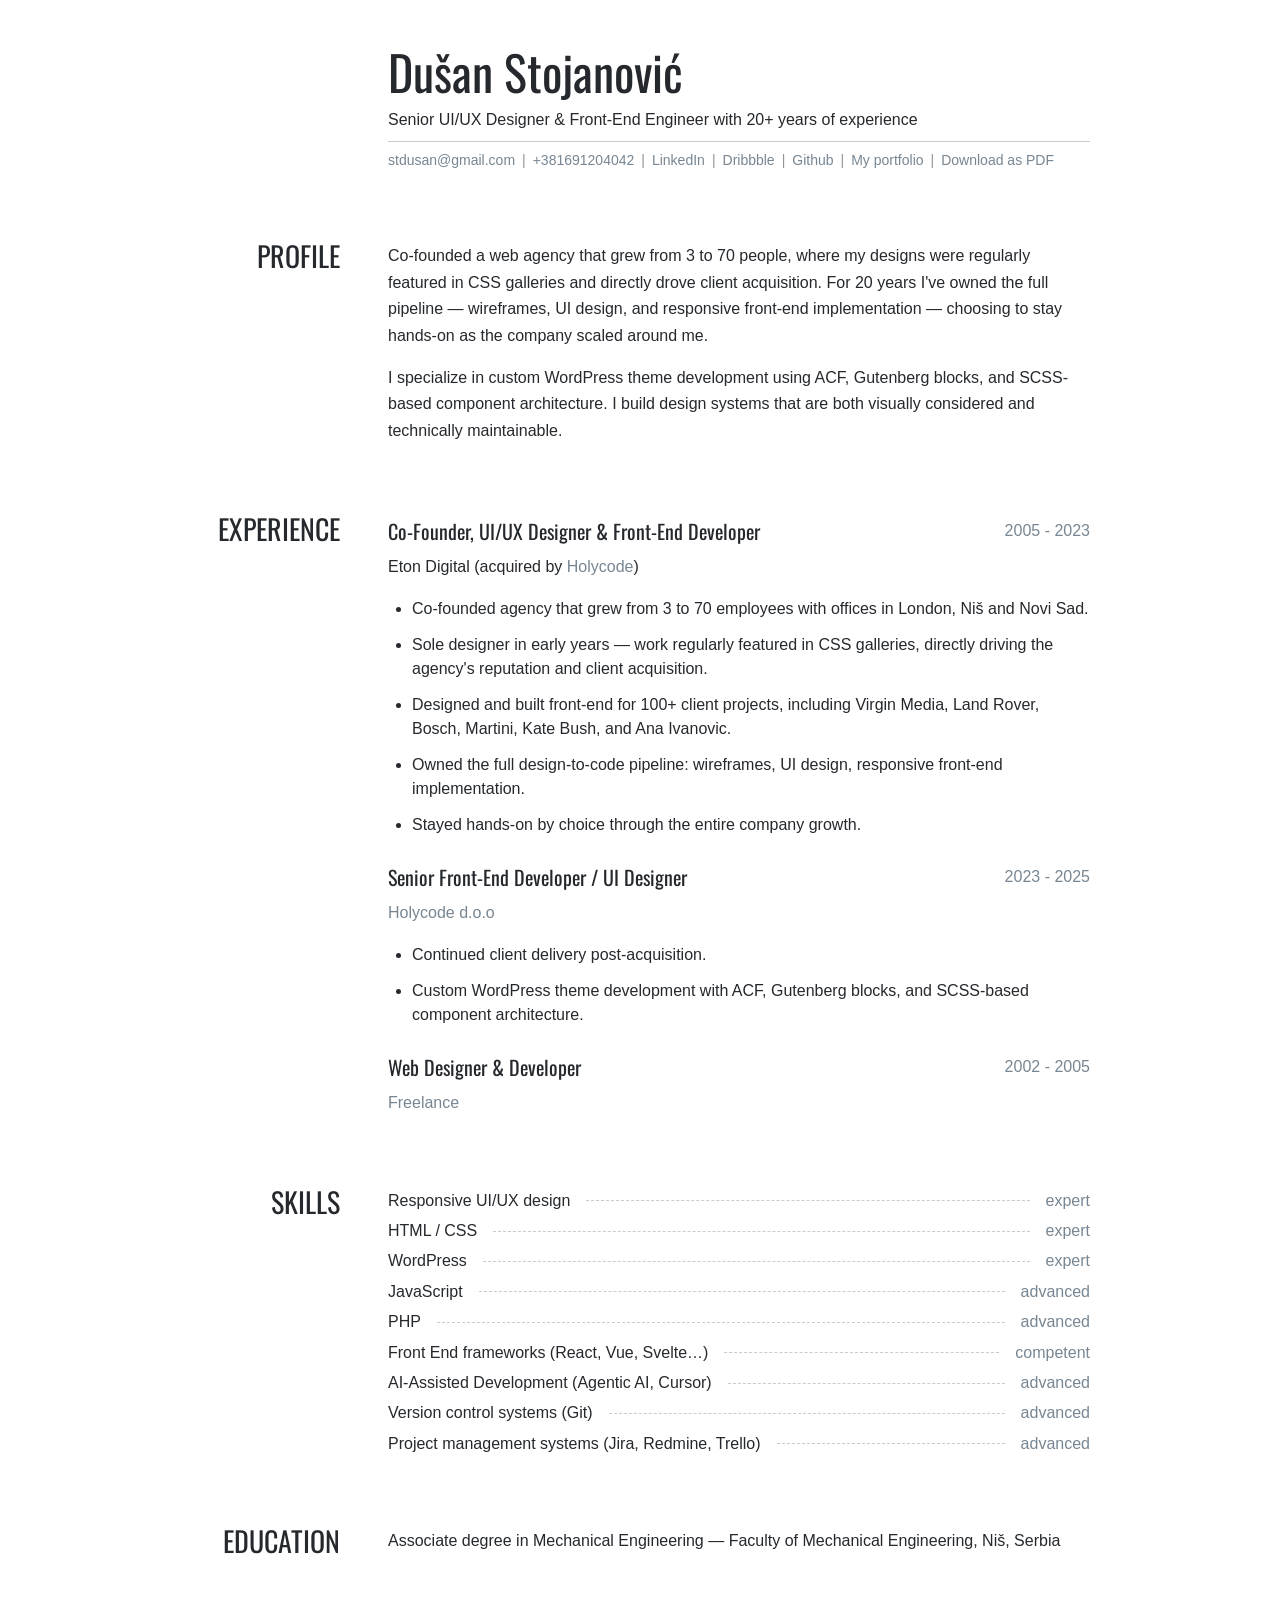
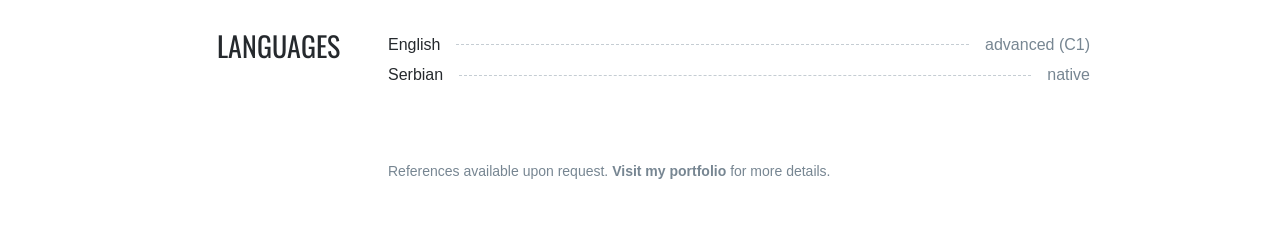
==== index.html @ 75648e06 "chore: update CV with revised experience and skills" ====
<!doctype html>
<html lang="en">
	<head>
		<meta charset="UTF-8" />
		<meta http-equiv="X-UA-Compatible" content="IE=edge" />
		<meta name="viewport" content="width=device-width, initial-scale=1.0" />
		<title>Curriculum Vitae - Dušan Stojanović</title>
		<meta name="description" content="Curriculum Vitae - Dušan Stojanović" />
		<link rel="preconnect" href="https://fonts.googleapis.com" />
		<link rel="preconnect" href="https://fonts.gstatic.com" crossorigin />
		<link href="https://fonts.googleapis.com/css2?family=Oswald&display=swap" rel="stylesheet" />
		<link rel="stylesheet" href="./purged.css?ver=1.01" />
		<link rel="icon" type="image/x-icon" href="./favicon.ico" />
	</head>
	<body>
		<div class="o-container c-content">
			<header>
				<div>
					<h1>Dušan Stojanović</h1>
					<p>
						Senior UI/UX Designer & Front-End Engineer with 20+ years of experience
					</p>
					<ul class="o-listbread">
						<li><a href="mailto:stdusan@gmail.com">stdusan@gmail.com</a></li>
						<li><a href="tel:+381691204042">+381691204042</a></li>
						<li><a href="https://www.linkedin.com/in/dusans/">LinkedIn</a></li>
						<li><a href="https://dribbble.com/StDusan">Dribbble</a></li>
						<li><a href="https://github.com/dusanstojanovic">Github</a></li>
						<li><a href="https://dusanstojanovic.github.io/folio/">My portfolio</a></li>
						<li><a href="./CV-Dusan-Stojanovic.pdf">Download as PDF</a></li>
					</ul>
				</div>
			</header>
			<main>
				<section>
					<h2>Profile</h2>
					<div class="u-mrg--reset">
						<p>Co-founded a web agency that grew from 3 to 70 people, where my designs were regularly featured in CSS galleries and directly drove client acquisition. For 20 years I've owned the full pipeline — wireframes, UI design, and responsive front-end implementation — choosing to stay hands-on as the company scaled around me.</p>
						<p>I specialize in custom WordPress theme development using ACF, Gutenberg blocks, and SCSS-based component architecture. I build design systems that are both visually considered and technically maintainable.</p>
					</div>
				</section>
				<section>
					<h2>Experience</h2>
					<div class="u-mrg--reset">
						<h3>
							Co-Founder, UI/UX Designer & Front-End Developer
							<small>2005 - 2023</small>
						</h3>
						<p>Eton Digital (acquired by <a href="https://www.holycode.com/">Holycode</a>)</p>
						<ul>
							<li>Co-founded agency that grew from 3 to 70 employees with offices in London, Niš and Novi Sad.</li>
							<li>Sole designer in early years — work regularly featured in CSS galleries, directly driving the agency's reputation and client acquisition.</li>
							<li>Designed and built front-end for 100+ client projects, including Virgin Media, Land Rover, Bosch, Martini, Kate Bush, and Ana Ivanovic.</li>
							<li>Owned the full design-to-code pipeline: wireframes, UI design, responsive front-end implementation.</li>
							<li>Stayed hands-on by choice through the entire company growth.</li>
						</ul>
						<h3>
							Senior Front-End Developer / UI Designer
							<small>2023 - 2025</small>
						</h3>
						<p><a href="https://www.holycode.com/">Holycode d.o.o</a></p>
						<ul>
							<li>Continued client delivery post-acquisition.</li>
							<li>Custom WordPress theme development with ACF, Gutenberg blocks, and SCSS-based component architecture.</li>
						</ul>
						<h3>
							Web Designer & Developer
							<small>2002 - 2005</small>
						</h3>
						<p style="color: var(--c-grey-400, #ccc)">Freelance</p>
					</div>
				</section>
				<section>
					<h2>Skills</h2>
					<div class="u-mrg--reset">
						<ul class="c-skills">
							<li><span>Responsive UI/UX design</span> <span class="c-skills__dots"></span> <span>expert</span></li>
							<li><span>HTML / CSS</span> <span class="c-skills__dots"></span> <span>expert</span></li>
							<li><span>WordPress</span> <span class="c-skills__dots"></span> <span>expert</span></li>
							<li><span>JavaScript</span> <span class="c-skills__dots"></span> <span>advanced</span></li>
							<li><span>PHP</span> <span class="c-skills__dots"></span> <span>advanced</span></li>
							<li><span>Front End frameworks (React, Vue, Svelte…)</span> <span class="c-skills__dots"></span> <span>competent</span></li>
							<li><span>AI-Assisted Development (Agentic AI, Cursor)</span><span class="c-skills__dots"></span><span>advanced</span></li>
							<li><span>Version control systems (Git)</span> <span class="c-skills__dots"></span> <span>advanced</span></li>
							<li><span>Project management systems (Jira, Redmine, Trello)</span> <span class="c-skills__dots"></span> <span>advanced</span></li>
						</ul>
					</div>
				</section>
				<section>
					<h2>Education</h2>
					<div class="u-mrg--reset">
						<p>Associate degree in Mechanical Engineering — Faculty of Mechanical Engineering, Niš, Serbia</p>
					</div>
				</section>
				<section>
					<h2>Languages</h2>
					<div class="u-mrg--reset">
						<ul class="c-skills">
							<li><span>English</span> <span class="c-skills__dots"></span> <span>advanced (C1)</span></li>
							<li><span>Serbian</span> <span class="c-skills__dots"></span> <span>native</span></li>
						</ul>
					</div>
				</section>
				<section>
					<div></div>
					<div>
						<small
							>References available upon request. <a href="https://dusanstojanovic.github.io/folio/"><strong>Visit my portfolio</strong></a> for more details.</small
						>
					</div>
				</section>
			</main>
		</div>
		<script src="./main.js" defer></script>
	</body>
</html>
---- purged.css ----
:root {
	--base-font-size: 16px;
	--base-line-height: 1.5;
	--base-spacing-unit: 24px;
	--base-border-radius: 4px;
	--base-transition-time: 0.075s;
	--base-timing-functon: cubic-bezier(0.165, 0.84, 0.44, 1);
	--form-border-width: 1px;
	--form-padding: 10px;
	--form-sm-divisor: 1.6;
	--form-lg-multiplier: 2.4;
	--btn-border-width: 1px;
	--btn-padding-v: 10px;
	--btn-padding-h: 24px;
	--btn-sm-divisor: 1.6;
	--btn-lg-multiplier: 2.4;
	--c-brand-50: #f9fce9;
	--c-brand-100: #f1f8cf;
	--c-brand-200: #e1f1a5;
	--c-brand-300: #cbe670;
	--c-brand-400: #bada55;
	--c-brand-500: #96bc26;
	--c-brand-600: #74961a;
	--c-brand-700: #587219;
	--c-brand-800: #475b19;
	--c-brand-900: #3d4d1a;
	--c-brand: var(--c-brand-400);
	--c-accent-50: #fcf3fa;
	--c-accent-100: #fae9f8;
	--c-accent-200: #f6d4f0;
	--c-accent-300: #f1b0e5;
	--c-accent-400: #e680d1;
	--c-accent-500: #da55bb;
	--c-accent-600: #c83aa0;
	--c-accent-700: #ad2984;
	--c-accent-800: #8f256d;
	--c-accent-900: #78235c;
	--c-accent: var(--c-accent-500);
	--c-grey-50: #f0f3f5;
	--c-grey-100: #e5e8eb;
	--c-grey-200: #c5cdd3;
	--c-grey-300: #9daab4;
	--c-grey-400: #778692;
	--c-grey-500: #5d6b79;
	--c-grey-600: #4b5763;
	--c-grey-700: #3e4751;
	--c-grey-800: #363e45;
	--c-grey-900: #25292d;
	--c-link: var(--c-grey-400);
	--c-link-hover: var(--c-grey-900);
	--z-everest: 100;
	--z-alps: 50;
	--z-hill: 10;
	--z-beach: 1;
	--z-sea: 0;
	--z-deadsea: -1;
	--ff--primary: -apple-system, BlinkMacSystemFont, "Segoe UI", Roboto, Oxygen-Sans, Ubuntu, Cantarell, "Helvetica Neue", sans-serif;
	--ff--secondary: "Oswald", -apple-system, BlinkMacSystemFont, "Segoe UI", Roboto, Oxygen-Sans, Ubuntu, Cantarell, "Helvetica Neue", sans-serif;
}
.u-mrg--reset > :first-child {
	margin-top: 0;
}
.u-mrg--reset > :last-child {
	margin-bottom: 0;
}
html {
	line-height: 1.15;
}
body {
	margin: 0;
}
main {
	display: block;
}
h1 {
	font-size: 2em;
	margin: 0.67em 0;
}
a {
	background-color: transparent;
}

strong {
	font-weight: bolder;
}
code {
	font-family: monospace, monospace;
	font-size: 1em;
}
small {
	font-size: 80%;
}
::-webkit-file-upload-button {
	-webkit-appearance: button;
	font: inherit;
}
details {
	display: block;
}
html {
	-webkit-box-sizing: border-box;
	box-sizing: border-box;
}
*,
:after,
:before {
	-webkit-box-sizing: inherit;
	box-sizing: inherit;
}

body,
code,
details,
div,
h1,
h2,
h3,
header,
html,
li,
p,
section,
small,
span,
strong,
ul,
var {
	text-align: left;
}
body,
html {
	margin: 0;
	padding: 0;
}
code {
	font-family: Monaco, Consolas, Bitstream Vera Sans Mono, Andale Mono, DejaVu Sans Mono, Lucida Console, monospace;
	font-size: 0.9em;
}
a {
	max-width: 100%;
}
@media (prefers-reduced-motion: reduce) {
	* {
		-webkit-animation-duration: 0.01ms !important;
		animation-duration: 0.01ms !important;
		-webkit-animation-iteration-count: 1 !important;
		animation-iteration-count: 1 !important;
		scroll-behavior: auto !important;
		-webkit-transition-duration: 0.01ms !important;
		transition-duration: 0.01ms !important;
	}
}
html {
	-webkit-text-size-adjust: 100%;
	-ms-text-size-adjust: 100%;
	-moz-osx-font-smoothing: grayscale;
	-webkit-font-smoothing: antialiased;
	-o-font-smoothing: antialiased;
	background: #fff;
	color: var(--c-grey-900);
	font-family: var(--ff--primary);
	font-size: var(--base-font-size);
	font-weight: 400;
	line-height: var(--base-line-height);
	overflow-x: hidden;
	scroll-behavior: auto;
}
body,
html {
	min-height: 100%;
	text-align: center;
	width: 100%;
}
h1,
h2,
h3 {
	text-rendering: optimizeLegibility;
	-webkit-font-feature-settings: "kern" 1;
	font-feature-settings: "kern" 1;
	font-family: var(--ff--secondary);
	-webkit-font-kerning: normal;
	font-kerning: normal;
	font-weight: 400;
	line-height: normal;
	margin: 0 0 0.4em;
	position: relative;
}
h1 small,
h2 small,
h3 small {
	font-size: 65%;
}
h1,
h2,
h3 {
	font-size: 1.25rem;
}
p {
	line-height: 3.125ex;
	margin: 0 0 1em;
}
a {
	color: var(--c-link);
	text-decoration: none;
	word-break: break-all;
}
a * {
	word-break: normal;
}
a:active,
a:hover {
	color: var(--c-link-hover);
}
a:not([class]) {
	-webkit-text-decoration-skip: ink;
	text-decoration-skip-ink: auto;
}
h1 a,
h2 a,
h3 a {
	word-break: normal;
}
small {
	font-size: 60%;
}

ul {
	margin: 0 0 var(--base-spacing-unit, 1rem);
	padding: 0;
}
ul {
	list-style: disc;
}

li > ul {
	font-size: 1em;
	margin: 0;
}

li {
	margin-left: var(--base-spacing-unit, 1rem);
}
code {
	font-family: var(--ff--mono);
}
code {
	line-height: 1;
}
::-moz-selection {
	background: rgba(0, 0, 0, 0.99);
	color: #fff;
}
::selection {
	background: rgba(0, 0, 0, 0.99);
	color: #fff;
}
::-webkit-scrollbar {
	width: 5px;
}
::-webkit-scrollbar-track {
	background: #fff;
}
::-webkit-scrollbar-thumb,
::-webkit-scrollbar-thumb:hover {
	background: var(--c-grey-200);
}
.o-container {
	margin: auto;
	padding-left: 20px;
	padding-right: 20px;
}
@media (min-width: 1024px) {
	.o-container {
		max-width: 1020px;
		padding-left: 60px;
		padding-right: 60px;
	}
}
.o-listbread {
	list-style: none;
}
.o-listbread li {
	display: inline-block;
	margin: 0;
}
.o-listbread li:after {
	content: "|";
	margin: 0 0.5em;
	opacity: 0.5;
}
.o-listbread li:last-child:after {
	display: none;
}
::-ms-expand {
	background-color: transparent;
	border: 0;
}
header {
	display: grid;
	gap: 1rem;
}
@media (min-width: 1024px) {
	header {
		gap: 3rem;
		grid-template-columns: 150px 3fr;
	}
	header > div {
		grid-area: 1/2;
	}
}
header h1 {
	font-size: clamp(32px, 17.8823529412px + 0.0294117647 * 100vw, 48px);
	margin: 0;
}
header p {
	border-bottom: 1px solid var(--c-grey-200, #ccc);
	margin: 0;
	padding: 0 0 0.5rem;
}
header ul {
	font-size: 0;
	margin: 0.5rem 0 0;
}
header ul li {
	font-size: 0.875rem;
	margin: 0;
}
section {
	display: grid;
	gap: 1rem;
	margin-top: clamp(48px, 33.8823529412px + 0.0294117647 * 100vw, 64px);
}
section > :first-child {
	margin-top: 0;
}
section > :last-child {
	margin-bottom: 0;
	padding-top: 0.5em;
}
section h2 {
	font-size: clamp(18px, 9.1764705882px + 0.0183823529 * 100vw, 28px);
	margin: 0;
	text-transform: uppercase;
}
section h3 {
	display: grid;
	gap: 0.6rem;
}
@media (min-width: 1024px) {
	section h3 {
		-webkit-box-align: center;
		-webkit-box-pack: justify;
		align-items: center;
		grid-auto-flow: column;
		justify-content: space-between;
	}
}
section h3 small {
	display: inline-block;
	font-family: var(--ff--primary);
	font-size: 1rem;
}
section p + h3,
section ul + h3 {
	margin-top: 1.6rem;
}
section small {
	color: var(--c-grey-400);
	font-size: 0.875rem;
}
section ul {
	margin: 0;
}
section ul li + li {
	margin-top: calc(var(--base-spacing-unit, 1rem) / 2);
}
@media (min-width: 1024px) {
	section {
		gap: 3rem;
		grid-template-columns: 150px 3fr;
	}
	section h2 {
		text-align: right;
	}
}
.c-skills,
.c-skills li {
	list-style: none;
	margin: 0;
}
.c-skills li {
	display: grid;
	gap: 0;
}
.c-skills li span:last-child {
	color: var(--c-link, #ccc);
}
.c-skills li + li {
	margin-top: 0.6rem;
}
.c-skills__dots {
	display: none;
}
@media (min-width: 768px) {
	.c-skills li {
		-webkit-box-align: center;
		align-items: center;
		gap: 1rem;
		grid-template-columns: auto 1fr auto;
	}
	.c-skills li + li {
		margin-top: 0.4rem;
	}
	.c-skills__dots {
		border-top: 1px dashed var(--c-grey-200, #ccc);
		display: inline-block;
		height: 0;
	}
}
.c-content {
	padding-bottom: max(6vh, 48px);
	padding-top: max(4vh, 32px);
}
@media print {
	* {
		background: transparent !important;
		-webkit-box-shadow: none !important;
		box-shadow: none !important;
		color: #000 !important;
		text-shadow: none !important;
	}
	a,
	a:visited {
		text-decoration: underline;
	}
	a[href]:after {
		content: " (" attr(href) ")";
	}
}
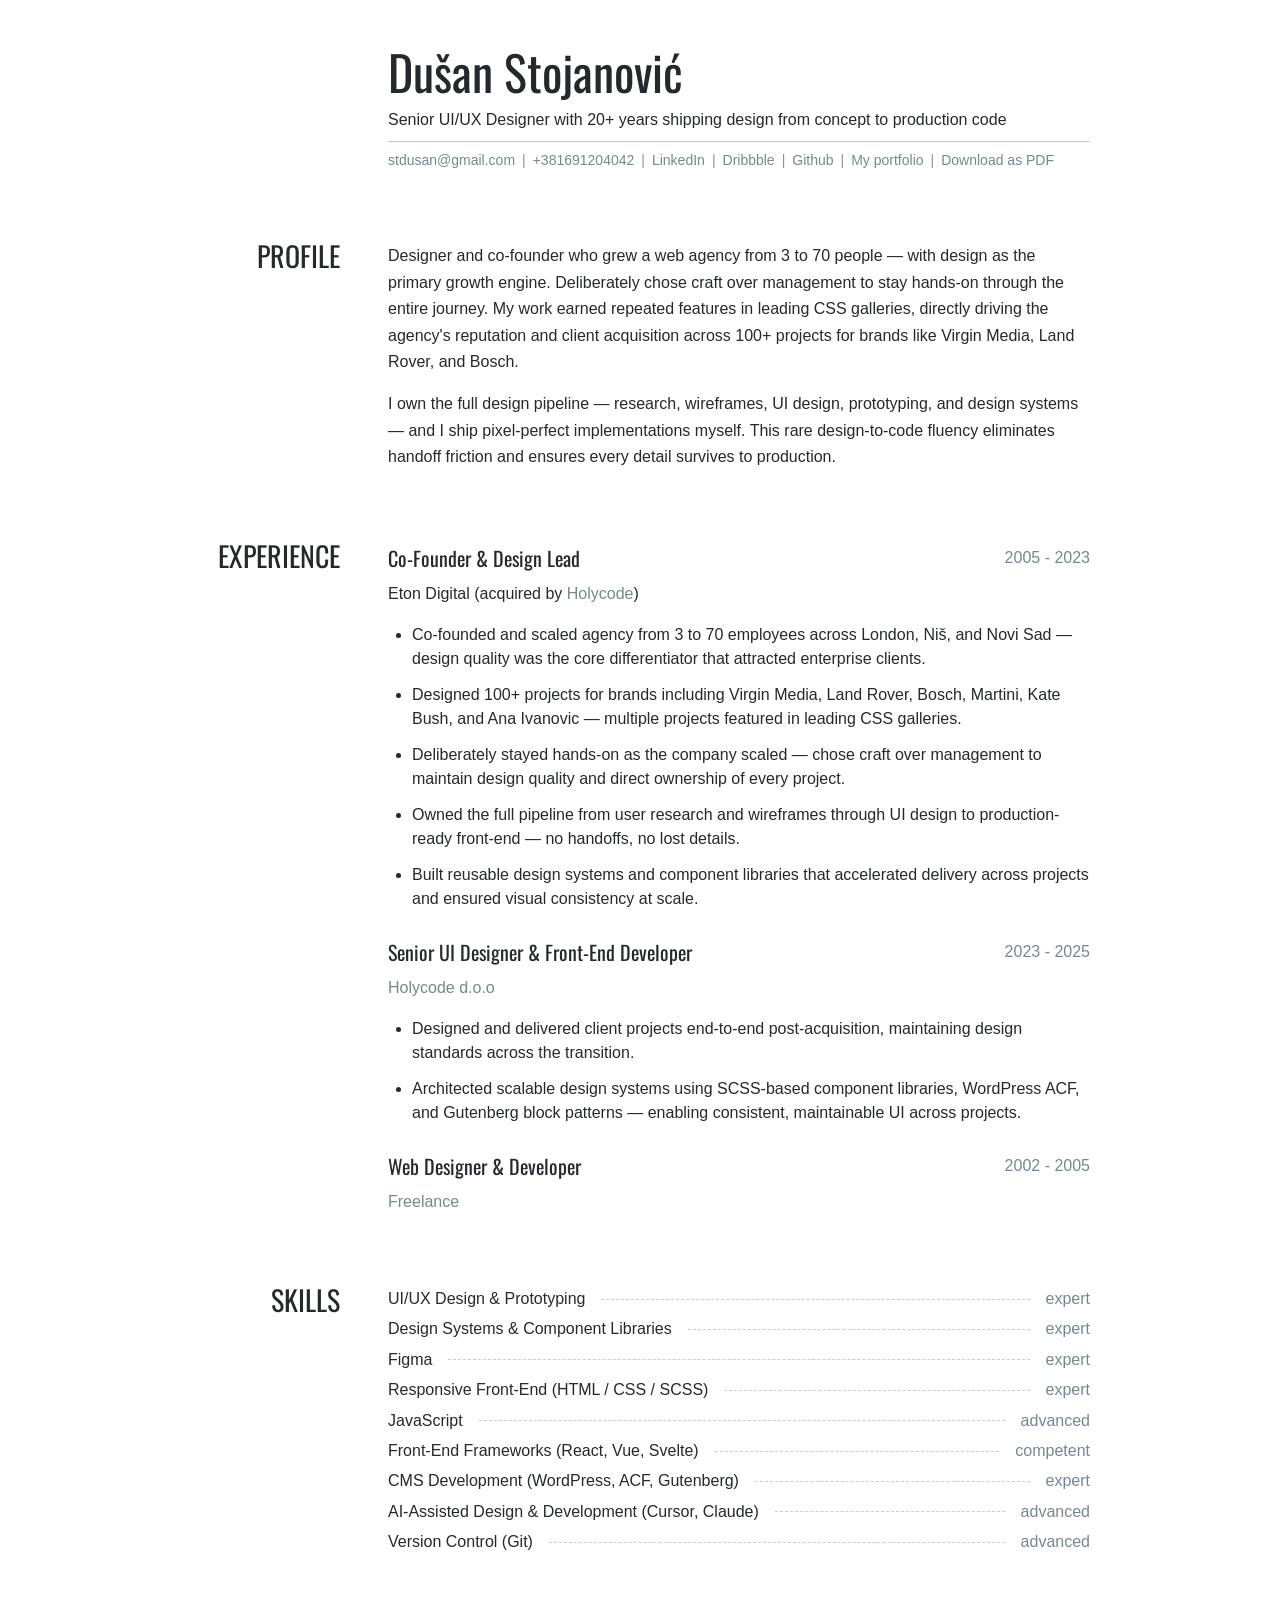
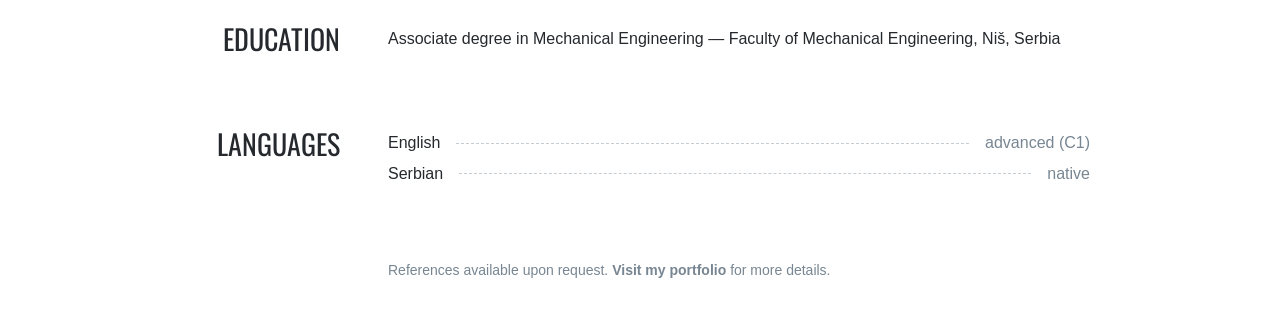
==== commit 19ad9c96: "chore: enhance CV with refined descriptions and updated skills" ====
--- a/index.html
+++ b/index.html
@@ -18,7 +18,7 @@
 				<div>
 					<h1>Dušan Stojanović</h1>
 					<p>
-						Senior UI/UX Designer & Front-End Engineer with 20+ years of experience
+						Senior UI/UX Designer with 20+ years shipping design from concept to production code
 					</p>
 					<ul class="o-listbread">
 						<li><a href="mailto:stdusan@gmail.com">stdusan@gmail.com</a></li>
@@ -35,33 +35,33 @@
 				<section>
 					<h2>Profile</h2>
 					<div class="u-mrg--reset">
-						<p>Co-founded a web agency that grew from 3 to 70 people, where my designs were regularly featured in CSS galleries and directly drove client acquisition. For 20 years I've owned the full pipeline — wireframes, UI design, and responsive front-end implementation — choosing to stay hands-on as the company scaled around me.</p>
-						<p>I specialize in custom WordPress theme development using ACF, Gutenberg blocks, and SCSS-based component architecture. I build design systems that are both visually considered and technically maintainable.</p>
+						<p>Designer and co-founder who grew a web agency from 3 to 70 people — with design as the primary growth engine. Deliberately chose craft over management to stay hands-on through the entire journey. My work earned repeated features in leading CSS galleries, directly driving the agency's reputation and client acquisition across 100+ projects for brands like Virgin Media, Land Rover, and Bosch.</p>
+						<p>I own the full design pipeline — research, wireframes, UI design, prototyping, and design systems — and I ship pixel-perfect implementations myself. This rare design-to-code fluency eliminates handoff friction and ensures every detail survives to production.</p>
 					</div>
 				</section>
 				<section>
 					<h2>Experience</h2>
 					<div class="u-mrg--reset">
 						<h3>
-							Co-Founder, UI/UX Designer & Front-End Developer
+							Co-Founder & Design Lead
 							<small>2005 - 2023</small>
 						</h3>
 						<p>Eton Digital (acquired by <a href="https://www.holycode.com/">Holycode</a>)</p>
 						<ul>
-							<li>Co-founded agency that grew from 3 to 70 employees with offices in London, Niš and Novi Sad.</li>
-							<li>Sole designer in early years — work regularly featured in CSS galleries, directly driving the agency's reputation and client acquisition.</li>
-							<li>Designed and built front-end for 100+ client projects, including Virgin Media, Land Rover, Bosch, Martini, Kate Bush, and Ana Ivanovic.</li>
-							<li>Owned the full design-to-code pipeline: wireframes, UI design, responsive front-end implementation.</li>
-							<li>Stayed hands-on by choice through the entire company growth.</li>
+							<li>Co-founded and scaled agency from 3 to 70 employees across London, Niš, and Novi Sad — design quality was the core differentiator that attracted enterprise clients.</li>
+							<li>Designed 100+ projects for brands including Virgin Media, Land Rover, Bosch, Martini, Kate Bush, and Ana Ivanovic — multiple projects featured in leading CSS galleries.</li>
+							<li>Deliberately stayed hands-on as the company scaled — chose craft over management to maintain design quality and direct ownership of every project.</li>
+							<li>Owned the full pipeline from user research and wireframes through UI design to production-ready front-end — no handoffs, no lost details.</li>
+							<li>Built reusable design systems and component libraries that accelerated delivery across projects and ensured visual consistency at scale.</li>
 						</ul>
 						<h3>
-							Senior Front-End Developer / UI Designer
+							Senior UI Designer & Front-End Developer
 							<small>2023 - 2025</small>
 						</h3>
 						<p><a href="https://www.holycode.com/">Holycode d.o.o</a></p>
 						<ul>
-							<li>Continued client delivery post-acquisition.</li>
-							<li>Custom WordPress theme development with ACF, Gutenberg blocks, and SCSS-based component architecture.</li>
+							<li>Designed and delivered client projects end-to-end post-acquisition, maintaining design standards across the transition.</li>
+							<li>Architected scalable design systems using SCSS-based component libraries, WordPress ACF, and Gutenberg block patterns — enabling consistent, maintainable UI across projects.</li>
 						</ul>
 						<h3>
 							Web Designer & Developer
@@ -74,15 +74,15 @@
 					<h2>Skills</h2>
 					<div class="u-mrg--reset">
 						<ul class="c-skills">
-							<li><span>Responsive UI/UX design</span> <span class="c-skills__dots"></span> <span>expert</span></li>
-							<li><span>HTML / CSS</span> <span class="c-skills__dots"></span> <span>expert</span></li>
-							<li><span>WordPress</span> <span class="c-skills__dots"></span> <span>expert</span></li>
+							<li><span>UI/UX Design & Prototyping</span> <span class="c-skills__dots"></span> <span>expert</span></li>
+							<li><span>Design Systems & Component Libraries</span> <span class="c-skills__dots"></span> <span>expert</span></li>
+							<li><span>Figma</span> <span class="c-skills__dots"></span> <span>expert</span></li>
+							<li><span>Responsive Front-End (HTML / CSS / SCSS)</span> <span class="c-skills__dots"></span> <span>expert</span></li>
 							<li><span>JavaScript</span> <span class="c-skills__dots"></span> <span>advanced</span></li>
-							<li><span>PHP</span> <span class="c-skills__dots"></span> <span>advanced</span></li>
-							<li><span>Front End frameworks (React, Vue, Svelte…)</span> <span class="c-skills__dots"></span> <span>competent</span></li>
-							<li><span>AI-Assisted Development (Agentic AI, Cursor)</span><span class="c-skills__dots"></span><span>advanced</span></li>
-							<li><span>Version control systems (Git)</span> <span class="c-skills__dots"></span> <span>advanced</span></li>
-							<li><span>Project management systems (Jira, Redmine, Trello)</span> <span class="c-skills__dots"></span> <span>advanced</span></li>
+							<li><span>Front-End Frameworks (React, Vue, Svelte)</span> <span class="c-skills__dots"></span> <span>competent</span></li>
+							<li><span>CMS Development (WordPress, ACF, Gutenberg)</span> <span class="c-skills__dots"></span> <span>expert</span></li>
+							<li><span>AI-Assisted Design & Development (Cursor, Claude)</span><span class="c-skills__dots"></span><span>advanced</span></li>
+							<li><span>Version Control (Git)</span> <span class="c-skills__dots"></span> <span>advanced</span></li>
 						</ul>
 					</div>
 				</section>
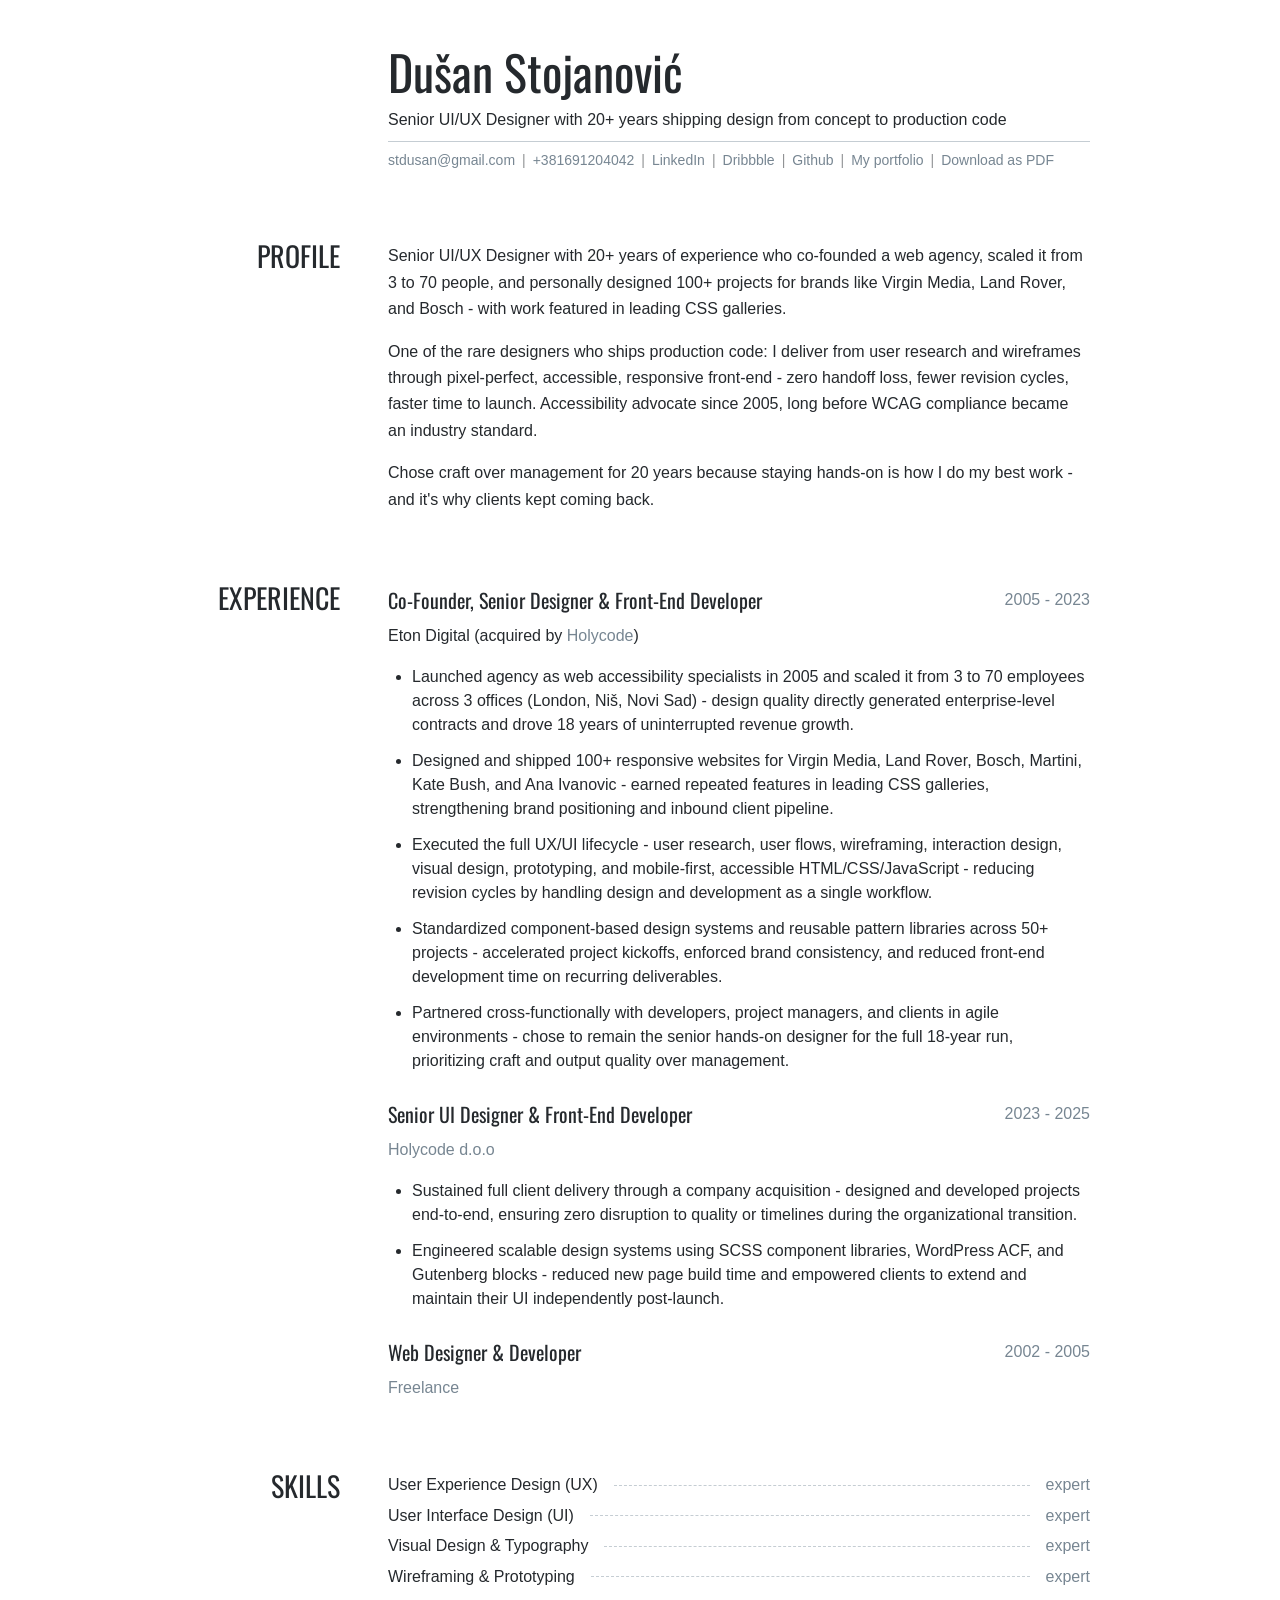
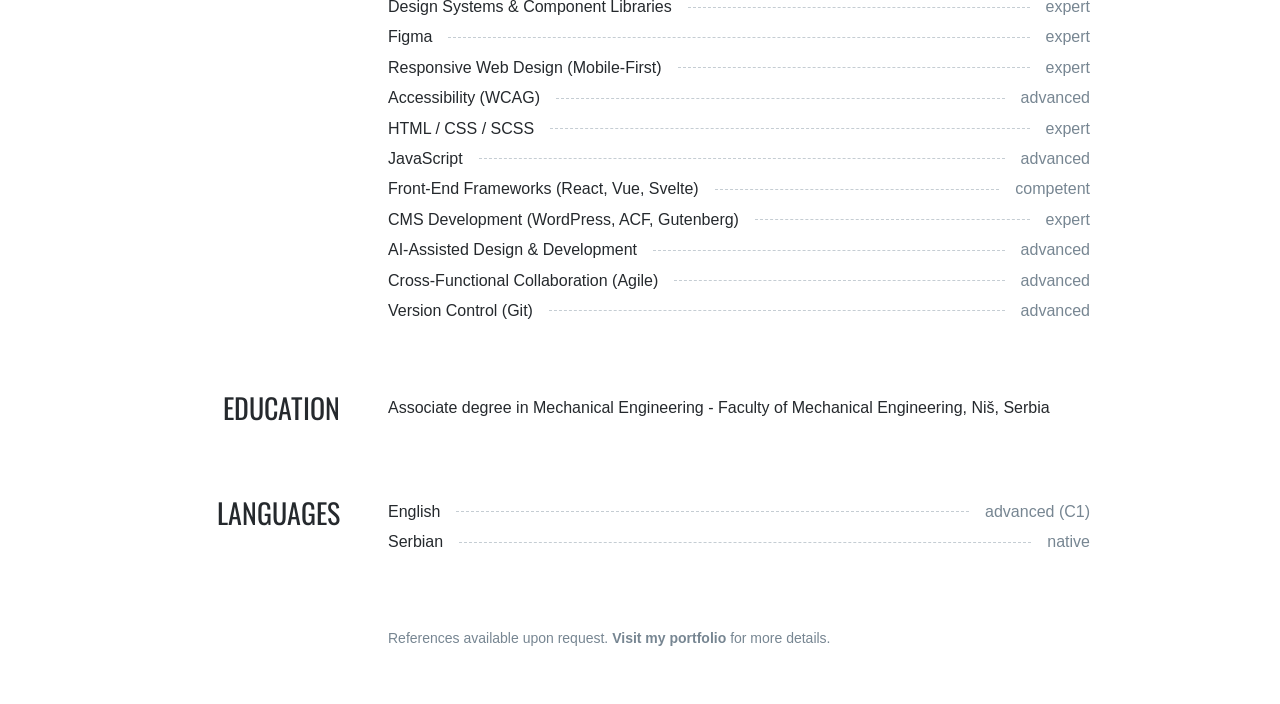
==== commit 55734cde: "feat: add cover letter and enhance CV with updated profile and experience details" ====
--- a/index.html
+++ b/index.html
@@ -35,24 +35,25 @@
 				<section>
 					<h2>Profile</h2>
 					<div class="u-mrg--reset">
-						<p>Designer and co-founder who grew a web agency from 3 to 70 people — with design as the primary growth engine. Deliberately chose craft over management to stay hands-on through the entire journey. My work earned repeated features in leading CSS galleries, directly driving the agency's reputation and client acquisition across 100+ projects for brands like Virgin Media, Land Rover, and Bosch.</p>
-						<p>I own the full design pipeline — research, wireframes, UI design, prototyping, and design systems — and I ship pixel-perfect implementations myself. This rare design-to-code fluency eliminates handoff friction and ensures every detail survives to production.</p>
+						<p>Senior UI/UX Designer with 20+ years of experience who co-founded a web agency, scaled it from 3 to 70 people, and personally designed 100+ projects for brands like Virgin Media, Land Rover, and Bosch - with work featured in leading CSS galleries.</p>
+						<p>One of the rare designers who ships production code: I deliver from user research and wireframes through pixel-perfect, accessible, responsive front-end - zero handoff loss, fewer revision cycles, faster time to launch. Accessibility advocate since 2005, long before WCAG compliance became an industry standard.</p>
+						<p>Chose craft over management for 20 years because staying hands-on is how I do my best work - and it's why clients kept coming back.</p>
 					</div>
 				</section>
 				<section>
 					<h2>Experience</h2>
 					<div class="u-mrg--reset">
 						<h3>
-							Co-Founder & Design Lead
+							Co-Founder, Senior Designer & Front-End Developer
 							<small>2005 - 2023</small>
 						</h3>
 						<p>Eton Digital (acquired by <a href="https://www.holycode.com/">Holycode</a>)</p>
 						<ul>
-							<li>Co-founded and scaled agency from 3 to 70 employees across London, Niš, and Novi Sad — design quality was the core differentiator that attracted enterprise clients.</li>
-							<li>Designed 100+ projects for brands including Virgin Media, Land Rover, Bosch, Martini, Kate Bush, and Ana Ivanovic — multiple projects featured in leading CSS galleries.</li>
-							<li>Deliberately stayed hands-on as the company scaled — chose craft over management to maintain design quality and direct ownership of every project.</li>
-							<li>Owned the full pipeline from user research and wireframes through UI design to production-ready front-end — no handoffs, no lost details.</li>
-							<li>Built reusable design systems and component libraries that accelerated delivery across projects and ensured visual consistency at scale.</li>
+							<li>Launched agency as web accessibility specialists in 2005 and scaled it from 3 to 70 employees across 3 offices (London, Niš, Novi Sad) - design quality directly generated enterprise-level contracts and drove 18 years of uninterrupted revenue growth.</li>
+							<li>Designed and shipped 100+ responsive websites for Virgin Media, Land Rover, Bosch, Martini, Kate Bush, and Ana Ivanovic - earned repeated features in leading CSS galleries, strengthening brand positioning and inbound client pipeline.</li>
+							<li>Executed the full UX/UI lifecycle - user research, user flows, wireframing, interaction design, visual design, prototyping, and mobile-first, accessible HTML/CSS/JavaScript - reducing revision cycles by handling design and development as a single workflow.</li>
+							<li>Standardized component-based design systems and reusable pattern libraries across 50+ projects - accelerated project kickoffs, enforced brand consistency, and reduced front-end development time on recurring deliverables.</li>
+							<li>Partnered cross-functionally with developers, project managers, and clients in agile environments - chose to remain the senior hands-on designer for the full 18-year run, prioritizing craft and output quality over management.</li>
 						</ul>
 						<h3>
 							Senior UI Designer & Front-End Developer
@@ -60,8 +61,8 @@
 						</h3>
 						<p><a href="https://www.holycode.com/">Holycode d.o.o</a></p>
 						<ul>
-							<li>Designed and delivered client projects end-to-end post-acquisition, maintaining design standards across the transition.</li>
-							<li>Architected scalable design systems using SCSS-based component libraries, WordPress ACF, and Gutenberg block patterns — enabling consistent, maintainable UI across projects.</li>
+							<li>Sustained full client delivery through a company acquisition - designed and developed projects end-to-end, ensuring zero disruption to quality or timelines during the organizational transition.</li>
+							<li>Engineered scalable design systems using SCSS component libraries, WordPress ACF, and Gutenberg blocks - reduced new page build time and empowered clients to extend and maintain their UI independently post-launch.</li>
 						</ul>
 						<h3>
 							Web Designer & Developer
@@ -74,14 +75,20 @@
 					<h2>Skills</h2>
 					<div class="u-mrg--reset">
 						<ul class="c-skills">
-							<li><span>UI/UX Design & Prototyping</span> <span class="c-skills__dots"></span> <span>expert</span></li>
+							<li><span>User Experience Design (UX)</span> <span class="c-skills__dots"></span> <span>expert</span></li>
+							<li><span>User Interface Design (UI)</span> <span class="c-skills__dots"></span> <span>expert</span></li>
+							<li><span>Visual Design & Typography</span> <span class="c-skills__dots"></span> <span>expert</span></li>
+							<li><span>Wireframing & Prototyping</span> <span class="c-skills__dots"></span> <span>expert</span></li>
 							<li><span>Design Systems & Component Libraries</span> <span class="c-skills__dots"></span> <span>expert</span></li>
 							<li><span>Figma</span> <span class="c-skills__dots"></span> <span>expert</span></li>
-							<li><span>Responsive Front-End (HTML / CSS / SCSS)</span> <span class="c-skills__dots"></span> <span>expert</span></li>
+							<li><span>Responsive Web Design (Mobile-First)</span> <span class="c-skills__dots"></span> <span>expert</span></li>
+							<li><span>Accessibility (WCAG)</span> <span class="c-skills__dots"></span> <span>advanced</span></li>
+							<li><span>HTML / CSS / SCSS</span> <span class="c-skills__dots"></span> <span>expert</span></li>
 							<li><span>JavaScript</span> <span class="c-skills__dots"></span> <span>advanced</span></li>
 							<li><span>Front-End Frameworks (React, Vue, Svelte)</span> <span class="c-skills__dots"></span> <span>competent</span></li>
 							<li><span>CMS Development (WordPress, ACF, Gutenberg)</span> <span class="c-skills__dots"></span> <span>expert</span></li>
-							<li><span>AI-Assisted Design & Development (Cursor, Claude)</span><span class="c-skills__dots"></span><span>advanced</span></li>
+							<li><span>AI-Assisted Design & Development</span><span class="c-skills__dots"></span><span>advanced</span></li>
+							<li><span>Cross-Functional Collaboration (Agile)</span> <span class="c-skills__dots"></span> <span>advanced</span></li>
 							<li><span>Version Control (Git)</span> <span class="c-skills__dots"></span> <span>advanced</span></li>
 						</ul>
 					</div>
@@ -89,7 +96,7 @@
 				<section>
 					<h2>Education</h2>
 					<div class="u-mrg--reset">
-						<p>Associate degree in Mechanical Engineering — Faculty of Mechanical Engineering, Niš, Serbia</p>
+						<p>Associate degree in Mechanical Engineering - Faculty of Mechanical Engineering, Niš, Serbia</p>
 					</div>
 				</section>
 				<section>
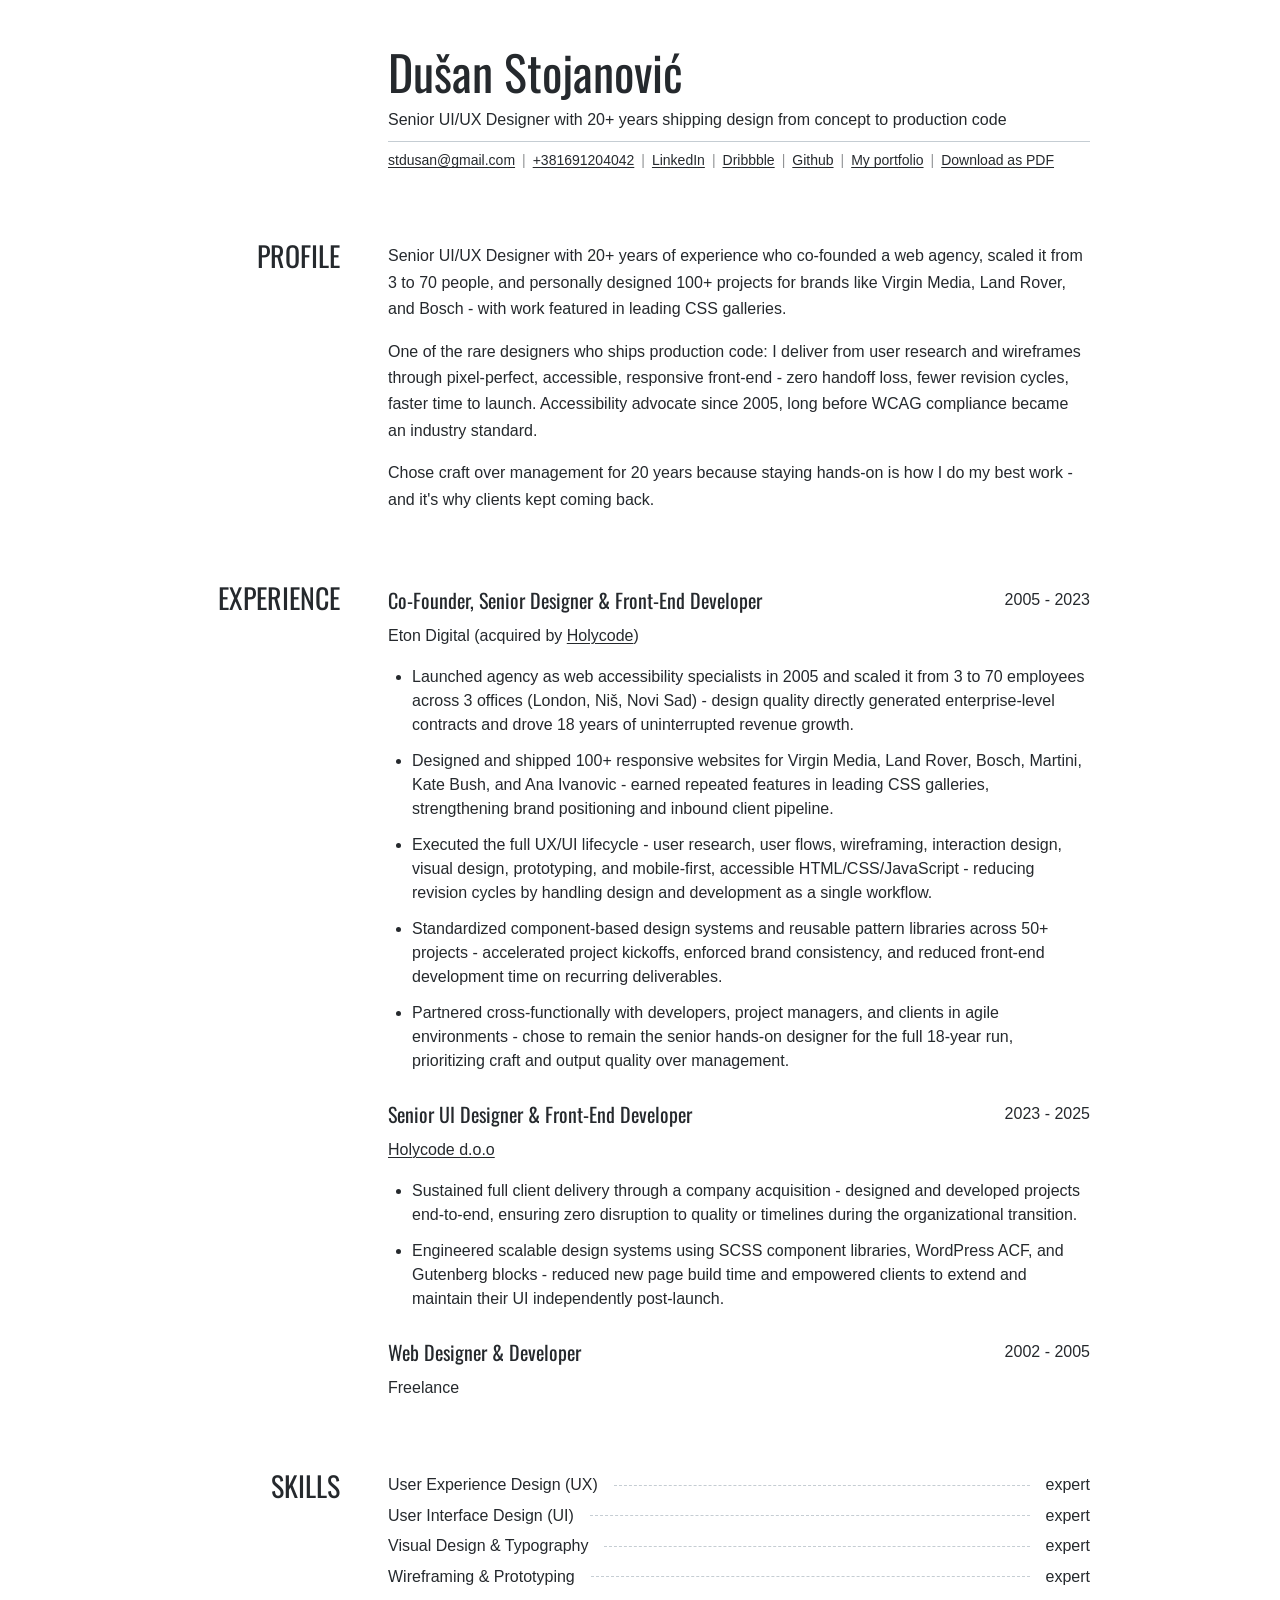
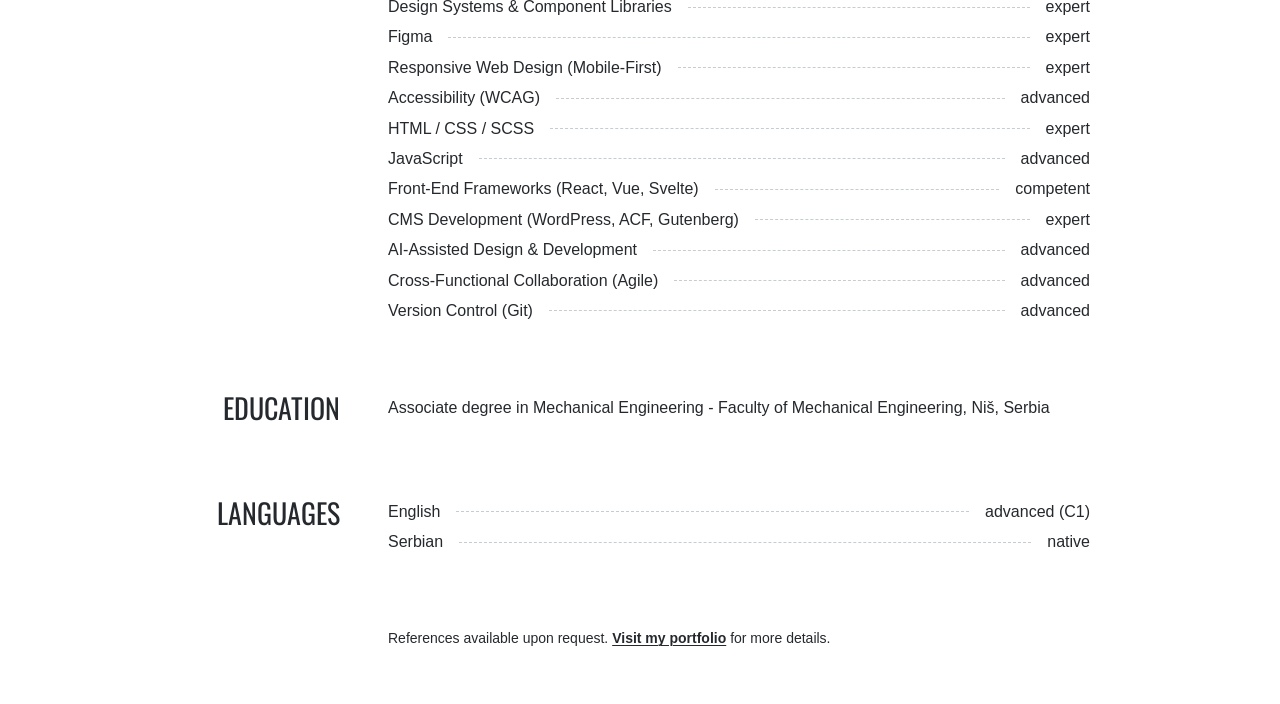
==== commit ef5ade0b: "chore: refine CV layout and improve accessibility features" ====
--- a/index.html
+++ b/index.html
@@ -17,9 +17,7 @@
 			<header>
 				<div>
 					<h1>Dušan Stojanović</h1>
-					<p>
-						Senior UI/UX Designer with 20+ years shipping design from concept to production code
-					</p>
+					<p>Senior UI/UX Designer with 20+ years shipping design from concept to production code</p>
 					<ul class="o-listbread">
 						<li><a href="mailto:stdusan@gmail.com">stdusan@gmail.com</a></li>
 						<li><a href="tel:+381691204042">+381691204042</a></li>
@@ -68,28 +66,28 @@
 							Web Designer & Developer
 							<small>2002 - 2005</small>
 						</h3>
-						<p style="color: var(--c-grey-400, #ccc)">Freelance</p>
+						<p>Freelance</p>
 					</div>
 				</section>
 				<section>
 					<h2>Skills</h2>
 					<div class="u-mrg--reset">
 						<ul class="c-skills">
-							<li><span>User Experience Design (UX)</span> <span class="c-skills__dots"></span> <span>expert</span></li>
-							<li><span>User Interface Design (UI)</span> <span class="c-skills__dots"></span> <span>expert</span></li>
-							<li><span>Visual Design & Typography</span> <span class="c-skills__dots"></span> <span>expert</span></li>
-							<li><span>Wireframing & Prototyping</span> <span class="c-skills__dots"></span> <span>expert</span></li>
-							<li><span>Design Systems & Component Libraries</span> <span class="c-skills__dots"></span> <span>expert</span></li>
-							<li><span>Figma</span> <span class="c-skills__dots"></span> <span>expert</span></li>
-							<li><span>Responsive Web Design (Mobile-First)</span> <span class="c-skills__dots"></span> <span>expert</span></li>
-							<li><span>Accessibility (WCAG)</span> <span class="c-skills__dots"></span> <span>advanced</span></li>
-							<li><span>HTML / CSS / SCSS</span> <span class="c-skills__dots"></span> <span>expert</span></li>
-							<li><span>JavaScript</span> <span class="c-skills__dots"></span> <span>advanced</span></li>
-							<li><span>Front-End Frameworks (React, Vue, Svelte)</span> <span class="c-skills__dots"></span> <span>competent</span></li>
-							<li><span>CMS Development (WordPress, ACF, Gutenberg)</span> <span class="c-skills__dots"></span> <span>expert</span></li>
-							<li><span>AI-Assisted Design & Development</span><span class="c-skills__dots"></span><span>advanced</span></li>
-							<li><span>Cross-Functional Collaboration (Agile)</span> <span class="c-skills__dots"></span> <span>advanced</span></li>
-							<li><span>Version Control (Git)</span> <span class="c-skills__dots"></span> <span>advanced</span></li>
+							<li><span>User Experience Design (UX)</span> <span class="c-skills__dots" aria-hidden="true"></span> <span>expert</span></li>
+							<li><span>User Interface Design (UI)</span> <span class="c-skills__dots" aria-hidden="true"></span> <span>expert</span></li>
+							<li><span>Visual Design & Typography</span> <span class="c-skills__dots" aria-hidden="true"></span> <span>expert</span></li>
+							<li><span>Wireframing & Prototyping</span> <span class="c-skills__dots" aria-hidden="true"></span> <span>expert</span></li>
+							<li><span>Design Systems & Component Libraries</span> <span class="c-skills__dots" aria-hidden="true"></span> <span>expert</span></li>
+							<li><span>Figma</span> <span class="c-skills__dots" aria-hidden="true"></span> <span>expert</span></li>
+							<li><span>Responsive Web Design (Mobile-First)</span> <span class="c-skills__dots" aria-hidden="true"></span> <span>expert</span></li>
+							<li><span>Accessibility (WCAG)</span> <span class="c-skills__dots" aria-hidden="true"></span> <span>advanced</span></li>
+							<li><span>HTML / CSS / SCSS</span> <span class="c-skills__dots" aria-hidden="true"></span> <span>expert</span></li>
+							<li><span>JavaScript</span> <span class="c-skills__dots" aria-hidden="true"></span> <span>advanced</span></li>
+							<li><span>Front-End Frameworks (React, Vue, Svelte)</span> <span class="c-skills__dots" aria-hidden="true"></span> <span>competent</span></li>
+							<li><span>CMS Development (WordPress, ACF, Gutenberg)</span> <span class="c-skills__dots" aria-hidden="true"></span> <span>expert</span></li>
+							<li><span>AI-Assisted Design & Development</span><span class="c-skills__dots" aria-hidden="true"></span><span>advanced</span></li>
+							<li><span>Cross-Functional Collaboration (Agile)</span> <span class="c-skills__dots" aria-hidden="true"></span> <span>advanced</span></li>
+							<li><span>Version Control (Git)</span> <span class="c-skills__dots" aria-hidden="true"></span> <span>advanced</span></li>
 						</ul>
 					</div>
 				</section>
@@ -103,13 +101,13 @@
 					<h2>Languages</h2>
 					<div class="u-mrg--reset">
 						<ul class="c-skills">
-							<li><span>English</span> <span class="c-skills__dots"></span> <span>advanced (C1)</span></li>
-							<li><span>Serbian</span> <span class="c-skills__dots"></span> <span>native</span></li>
+							<li><span>English</span> <span class="c-skills__dots" aria-hidden="true"></span> <span>advanced (C1)</span></li>
+							<li><span>Serbian</span> <span class="c-skills__dots" aria-hidden="true"></span> <span>native</span></li>
 						</ul>
 					</div>
 				</section>
 				<section>
-					<div></div>
+					<div aria-hidden="true"></div>
 					<div>
 						<small
 							>References available upon request. <a href="https://dusanstojanovic.github.io/folio/"><strong>Visit my portfolio</strong></a> for more details.</small
--- a/purged.css
+++ b/purged.css
@@ -46,8 +46,8 @@
 	--c-grey-700: #3e4751;
 	--c-grey-800: #363e45;
 	--c-grey-900: #25292d;
-	--c-link: var(--c-grey-400);
-	--c-link-hover: var(--c-grey-900);
+	--c-link: var(--c-grey-900);
+	--c-link-hover: #000;
 	--z-everest: 100;
 	--z-alps: 50;
 	--z-hill: 10;
@@ -68,6 +68,23 @@
 }
 body {
 	margin: 0;
+}
+.u-skip-link {
+	position: absolute;
+	top: 8px;
+	left: 8px;
+	padding: 10px 14px;
+	background: #fff;
+	color: #000;
+	border: 2px solid #000;
+	border-radius: 6px;
+	z-index: var(--z-everest);
+	transform: translateY(-200%);
+	transition: transform var(--base-transition-time) var(--base-timing-functon);
+}
+.u-skip-link:focus,
+.u-skip-link:focus-visible {
+	transform: translateY(0);
 }
 main {
 	display: block;
@@ -133,7 +150,14 @@
 	padding: 0;
 }
 code {
-	font-family: Monaco, Consolas, Bitstream Vera Sans Mono, Andale Mono, DejaVu Sans Mono, Lucida Console, monospace;
+	font-family:
+		Monaco,
+		Consolas,
+		Bitstream Vera Sans Mono,
+		Andale Mono,
+		DejaVu Sans Mono,
+		Lucida Console,
+		monospace;
 	font-size: 0.9em;
 }
 a {
@@ -201,7 +225,9 @@
 }
 a {
 	color: var(--c-link);
-	text-decoration: none;
+	text-decoration: underline;
+	text-decoration-thickness: 1px;
+	text-underline-offset: 2px;
 	word-break: break-all;
 }
 a * {
@@ -210,6 +236,7 @@
 a:active,
 a:hover {
 	color: var(--c-link-hover);
+	text-decoration: none;
 }
 a:not([class]) {
 	-webkit-text-decoration-skip: ink;
@@ -365,7 +392,7 @@
 	margin-top: 1.6rem;
 }
 section small {
-	color: var(--c-grey-400);
+	color: var(--c-grey-900);
 	font-size: 0.875rem;
 }
 section ul {
@@ -393,7 +420,7 @@
 	gap: 0;
 }
 .c-skills li span:last-child {
-	color: var(--c-link, #ccc);
+	color: var(--c-link, #000);
 }
 .c-skills li + li {
 	margin-top: 0.6rem;
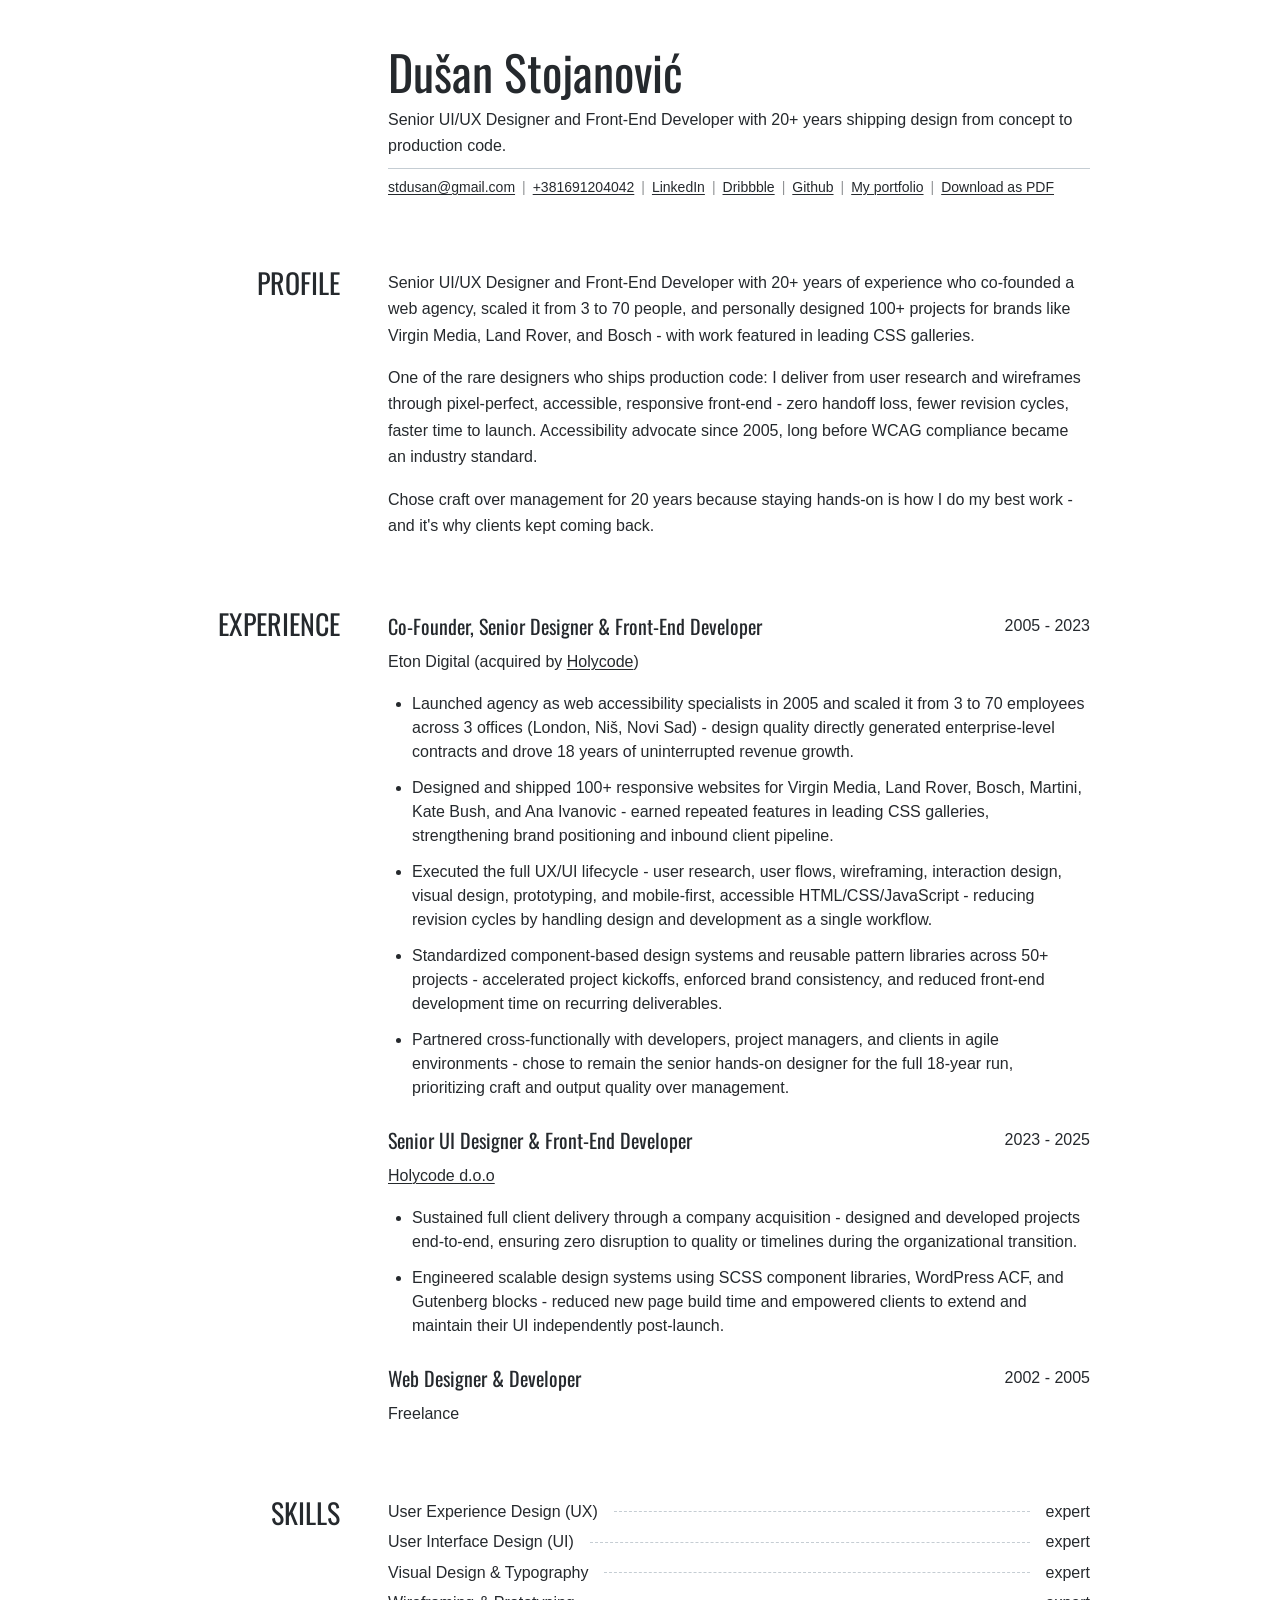
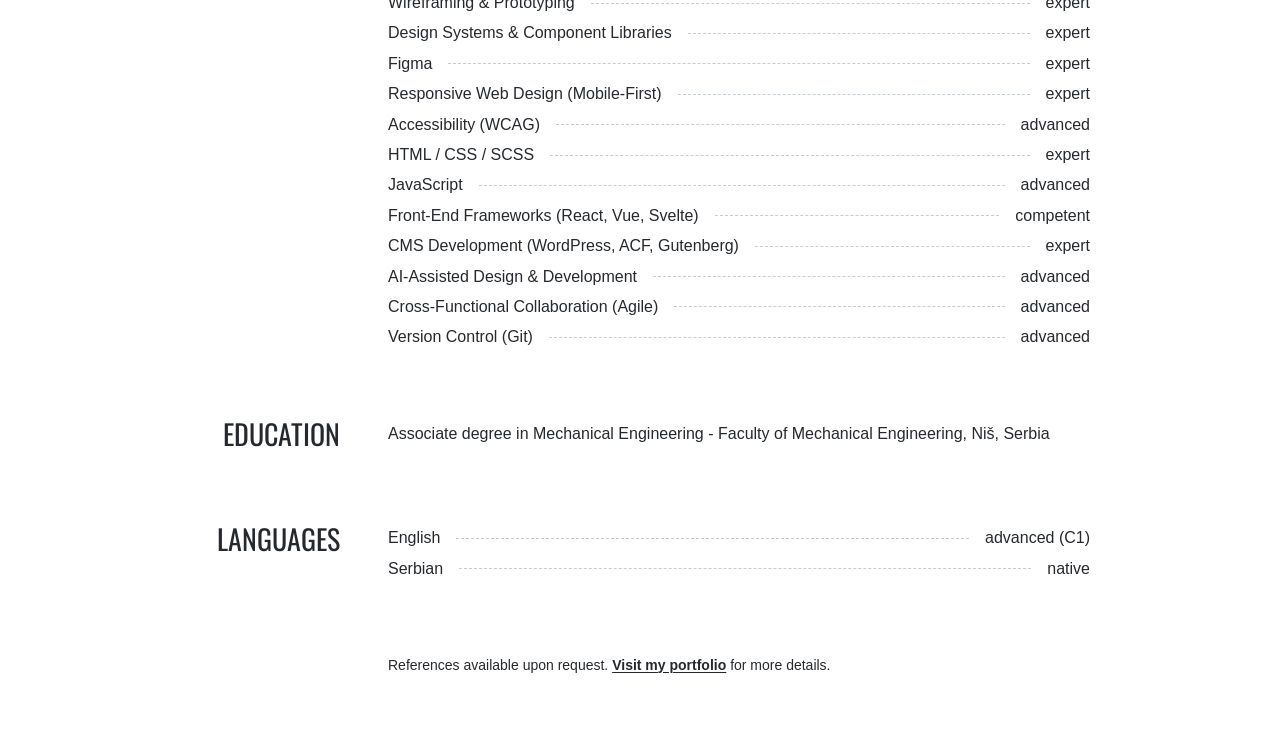
==== commit 5f87c14d: "chore: update profile to include Front-End Developer role" ====
--- a/index.html
+++ b/index.html
@@ -17,7 +17,7 @@
 			<header>
 				<div>
 					<h1>Dušan Stojanović</h1>
-					<p>Senior UI/UX Designer with 20+ years shipping design from concept to production code</p>
+					<p>Senior UI/UX Designer and Front-End Developer with 20+ years shipping design from concept to production code.</p>
 					<ul class="o-listbread">
 						<li><a href="mailto:stdusan@gmail.com">stdusan@gmail.com</a></li>
 						<li><a href="tel:+381691204042">+381691204042</a></li>
@@ -33,7 +33,7 @@
 				<section>
 					<h2>Profile</h2>
 					<div class="u-mrg--reset">
-						<p>Senior UI/UX Designer with 20+ years of experience who co-founded a web agency, scaled it from 3 to 70 people, and personally designed 100+ projects for brands like Virgin Media, Land Rover, and Bosch - with work featured in leading CSS galleries.</p>
+						<p>Senior UI/UX Designer and Front-End Developer with 20+ years of experience who co-founded a web agency, scaled it from 3 to 70 people, and personally designed 100+ projects for brands like Virgin Media, Land Rover, and Bosch - with work featured in leading CSS galleries.</p>
 						<p>One of the rare designers who ships production code: I deliver from user research and wireframes through pixel-perfect, accessible, responsive front-end - zero handoff loss, fewer revision cycles, faster time to launch. Accessibility advocate since 2005, long before WCAG compliance became an industry standard.</p>
 						<p>Chose craft over management for 20 years because staying hands-on is how I do my best work - and it's why clients kept coming back.</p>
 					</div>
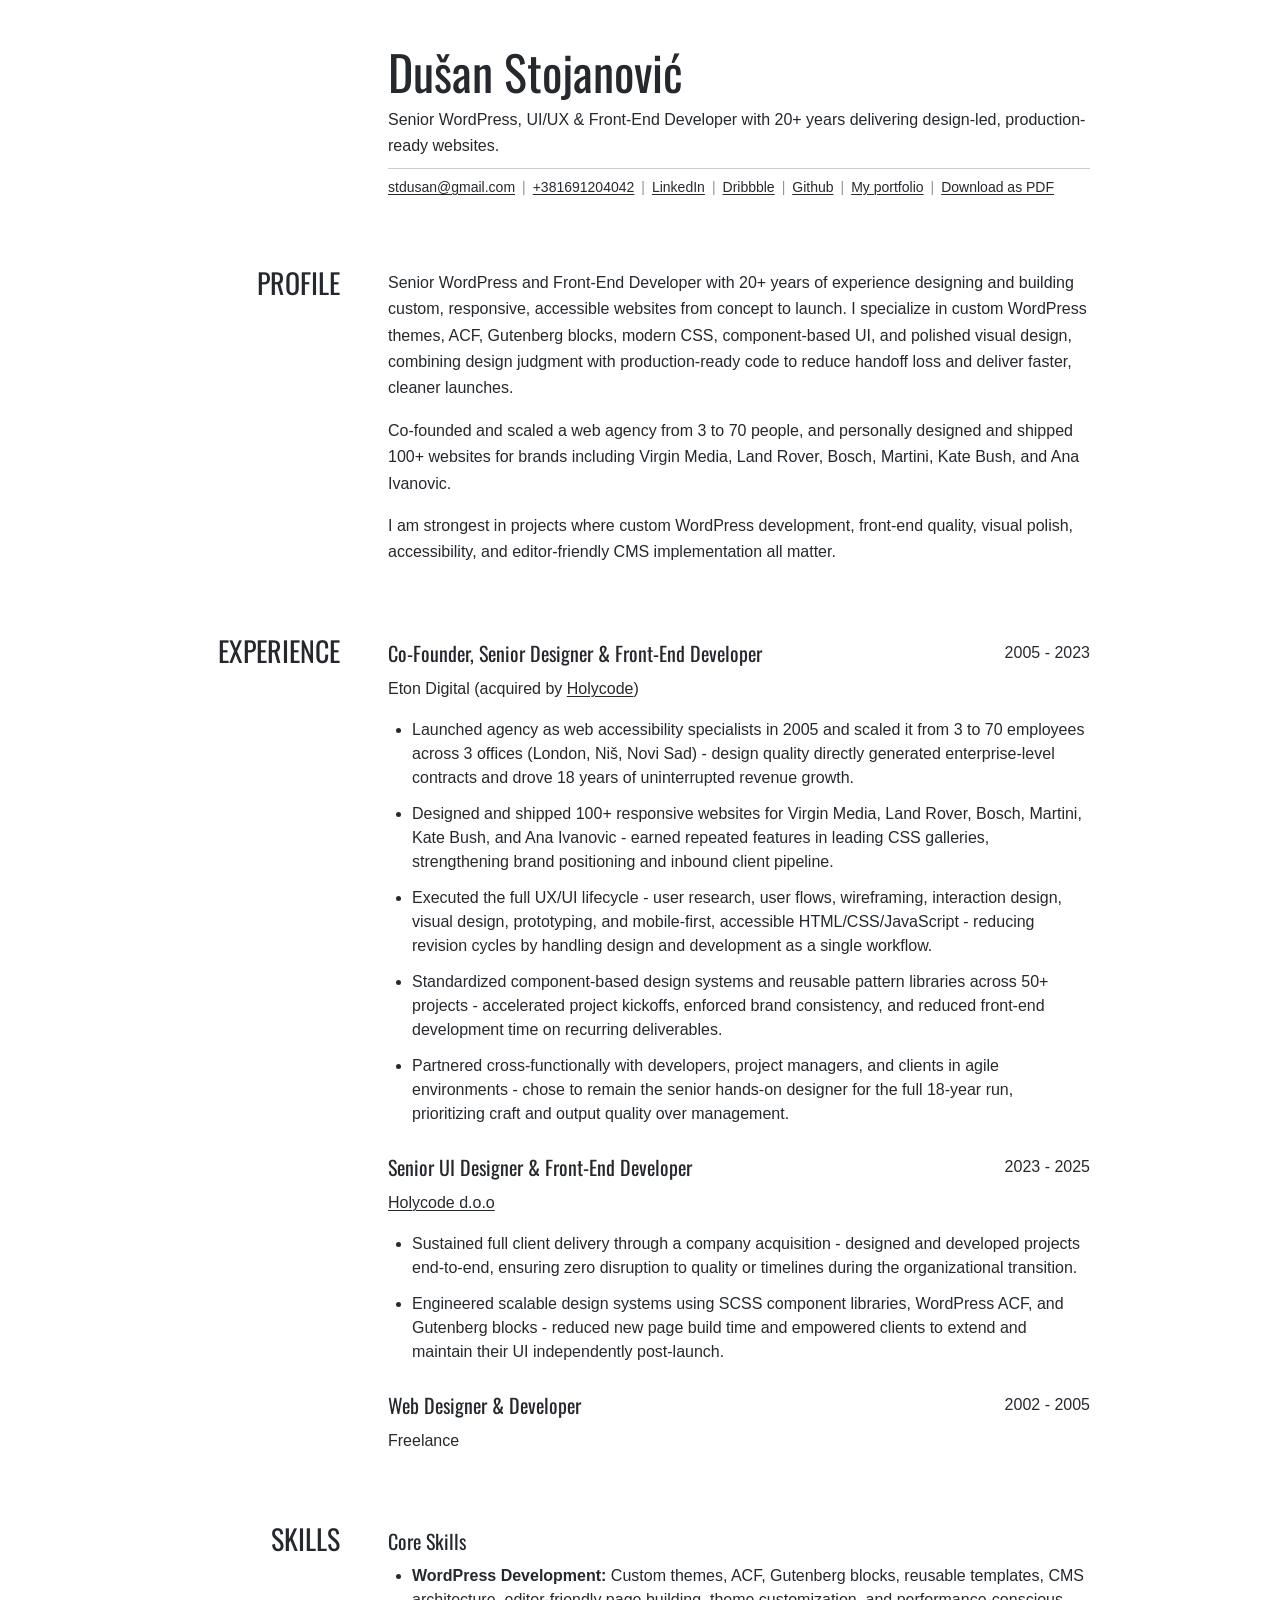
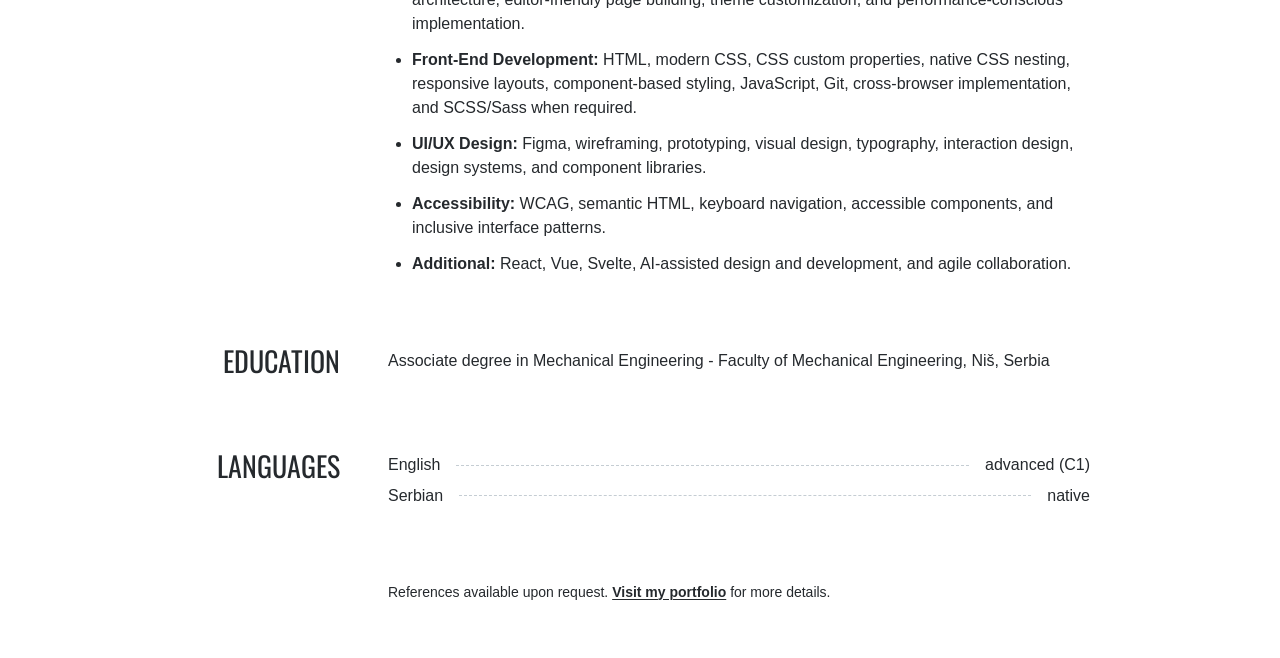
==== commit 9605fbec: "chore: refine CV positioning and core skills sections Align headline, profile, and skills with a sen" ====
--- a/index.html
+++ b/index.html
@@ -17,7 +17,7 @@
 			<header>
 				<div>
 					<h1>Dušan Stojanović</h1>
-					<p>Senior UI/UX Designer and Front-End Developer with 20+ years shipping design from concept to production code.</p>
+					<p>Senior WordPress, UI/UX & Front-End Developer with 20+ years delivering design-led, production-ready websites.</p>
 					<ul class="o-listbread">
 						<li><a href="mailto:stdusan@gmail.com">stdusan@gmail.com</a></li>
 						<li><a href="tel:+381691204042">+381691204042</a></li>
@@ -33,9 +33,9 @@
 				<section>
 					<h2>Profile</h2>
 					<div class="u-mrg--reset">
-						<p>Senior UI/UX Designer and Front-End Developer with 20+ years of experience who co-founded a web agency, scaled it from 3 to 70 people, and personally designed 100+ projects for brands like Virgin Media, Land Rover, and Bosch - with work featured in leading CSS galleries.</p>
-						<p>One of the rare designers who ships production code: I deliver from user research and wireframes through pixel-perfect, accessible, responsive front-end - zero handoff loss, fewer revision cycles, faster time to launch. Accessibility advocate since 2005, long before WCAG compliance became an industry standard.</p>
-						<p>Chose craft over management for 20 years because staying hands-on is how I do my best work - and it's why clients kept coming back.</p>
+						<p>Senior WordPress and Front-End Developer with 20+ years of experience designing and building custom, responsive, accessible websites from concept to launch. I specialize in custom WordPress themes, ACF, Gutenberg blocks, modern CSS, component-based UI, and polished visual design, combining design judgment with production-ready code to reduce handoff loss and deliver faster, cleaner launches.</p>
+						<p>Co-founded and scaled a web agency from 3 to 70 people, and personally designed and shipped 100+ websites for brands including Virgin Media, Land Rover, Bosch, Martini, Kate Bush, and Ana Ivanovic.</p>
+						<p>I am strongest in projects where custom WordPress development, front-end quality, visual polish, accessibility, and editor-friendly CMS implementation all matter.</p>
 					</div>
 				</section>
 				<section>
@@ -72,22 +72,13 @@
 				<section>
 					<h2>Skills</h2>
 					<div class="u-mrg--reset">
-						<ul class="c-skills">
-							<li><span>User Experience Design (UX)</span> <span class="c-skills__dots" aria-hidden="true"></span> <span>expert</span></li>
-							<li><span>User Interface Design (UI)</span> <span class="c-skills__dots" aria-hidden="true"></span> <span>expert</span></li>
-							<li><span>Visual Design & Typography</span> <span class="c-skills__dots" aria-hidden="true"></span> <span>expert</span></li>
-							<li><span>Wireframing & Prototyping</span> <span class="c-skills__dots" aria-hidden="true"></span> <span>expert</span></li>
-							<li><span>Design Systems & Component Libraries</span> <span class="c-skills__dots" aria-hidden="true"></span> <span>expert</span></li>
-							<li><span>Figma</span> <span class="c-skills__dots" aria-hidden="true"></span> <span>expert</span></li>
-							<li><span>Responsive Web Design (Mobile-First)</span> <span class="c-skills__dots" aria-hidden="true"></span> <span>expert</span></li>
-							<li><span>Accessibility (WCAG)</span> <span class="c-skills__dots" aria-hidden="true"></span> <span>advanced</span></li>
-							<li><span>HTML / CSS / SCSS</span> <span class="c-skills__dots" aria-hidden="true"></span> <span>expert</span></li>
-							<li><span>JavaScript</span> <span class="c-skills__dots" aria-hidden="true"></span> <span>advanced</span></li>
-							<li><span>Front-End Frameworks (React, Vue, Svelte)</span> <span class="c-skills__dots" aria-hidden="true"></span> <span>competent</span></li>
-							<li><span>CMS Development (WordPress, ACF, Gutenberg)</span> <span class="c-skills__dots" aria-hidden="true"></span> <span>expert</span></li>
-							<li><span>AI-Assisted Design & Development</span><span class="c-skills__dots" aria-hidden="true"></span><span>advanced</span></li>
-							<li><span>Cross-Functional Collaboration (Agile)</span> <span class="c-skills__dots" aria-hidden="true"></span> <span>advanced</span></li>
-							<li><span>Version Control (Git)</span> <span class="c-skills__dots" aria-hidden="true"></span> <span>advanced</span></li>
+						<h3>Core Skills</h3>
+						<ul>
+							<li><strong>WordPress Development:</strong> Custom themes, ACF, Gutenberg blocks, reusable templates, CMS architecture, editor-friendly page building, theme customization, and performance-conscious implementation.</li>
+							<li><strong>Front-End Development:</strong> HTML, modern CSS, CSS custom properties, native CSS nesting, responsive layouts, component-based styling, JavaScript, Git, cross-browser implementation, and SCSS/Sass when required.</li>
+							<li><strong>UI/UX Design:</strong> Figma, wireframing, prototyping, visual design, typography, interaction design, design systems, and component libraries.</li>
+							<li><strong>Accessibility:</strong> WCAG, semantic HTML, keyboard navigation, accessible components, and inclusive interface patterns.</li>
+							<li><strong>Additional:</strong> React, Vue, Svelte, AI-assisted design and development, and agile collaboration.</li>
 						</ul>
 					</div>
 				</section>
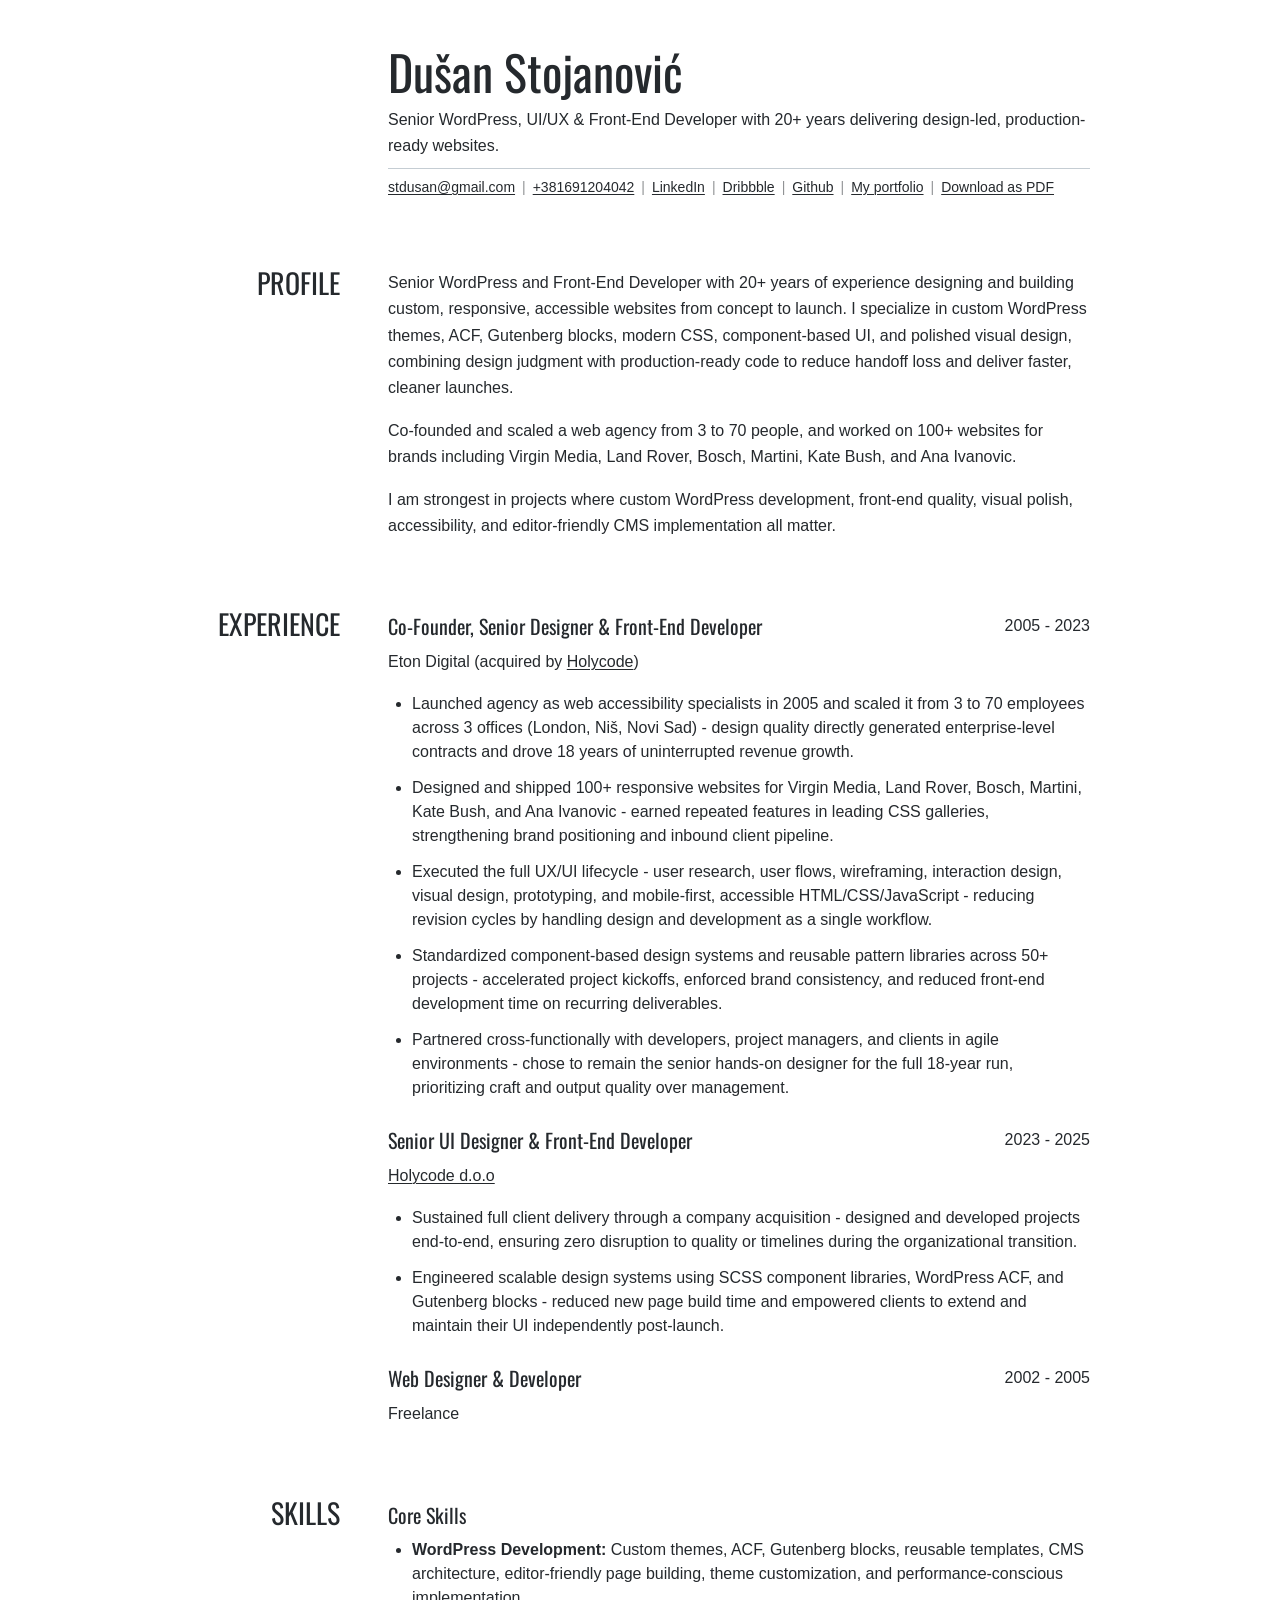
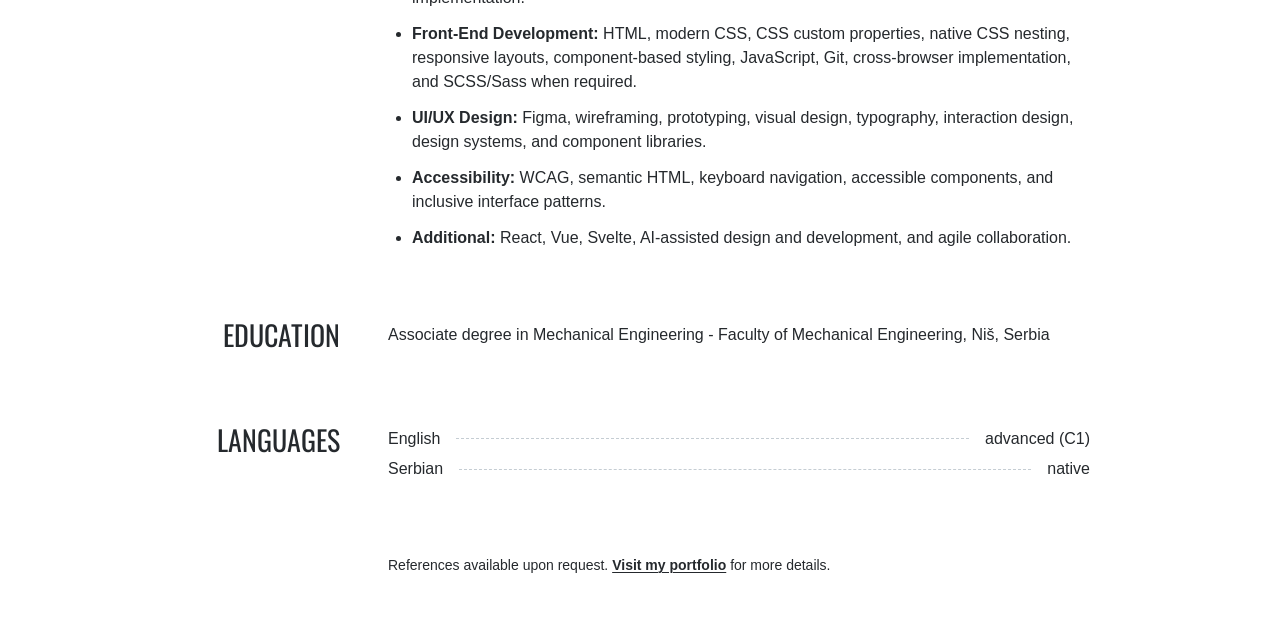
==== commit ed220c5b: "chore: update profile description for clarity and accuracy Revised the wording in the profile sectio" ====
--- a/index.html
+++ b/index.html
@@ -34,7 +34,7 @@
 					<h2>Profile</h2>
 					<div class="u-mrg--reset">
 						<p>Senior WordPress and Front-End Developer with 20+ years of experience designing and building custom, responsive, accessible websites from concept to launch. I specialize in custom WordPress themes, ACF, Gutenberg blocks, modern CSS, component-based UI, and polished visual design, combining design judgment with production-ready code to reduce handoff loss and deliver faster, cleaner launches.</p>
-						<p>Co-founded and scaled a web agency from 3 to 70 people, and personally designed and shipped 100+ websites for brands including Virgin Media, Land Rover, Bosch, Martini, Kate Bush, and Ana Ivanovic.</p>
+						<p>Co-founded and scaled a web agency from 3 to 70 people, and worked on 100+ websites for brands including Virgin Media, Land Rover, Bosch, Martini, Kate Bush, and Ana Ivanovic.</p>
 						<p>I am strongest in projects where custom WordPress development, front-end quality, visual polish, accessibility, and editor-friendly CMS implementation all matter.</p>
 					</div>
 				</section>
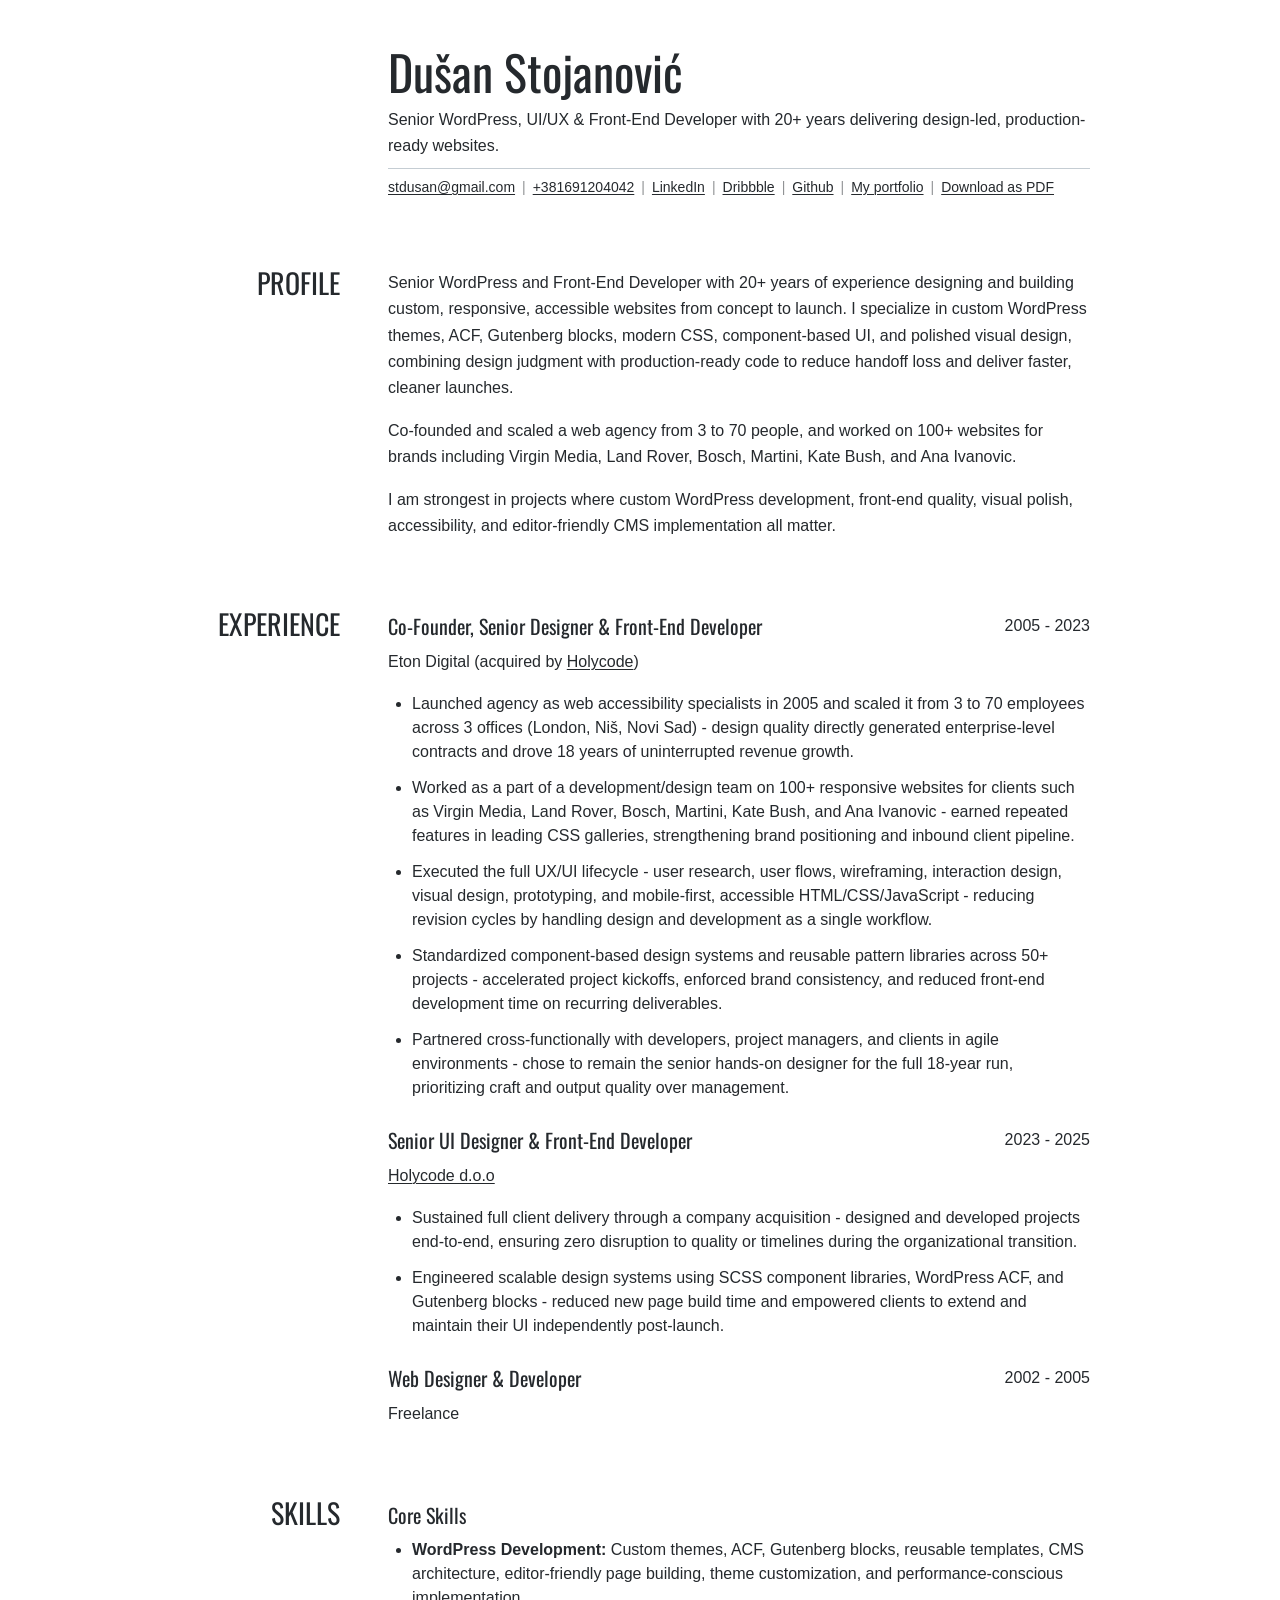
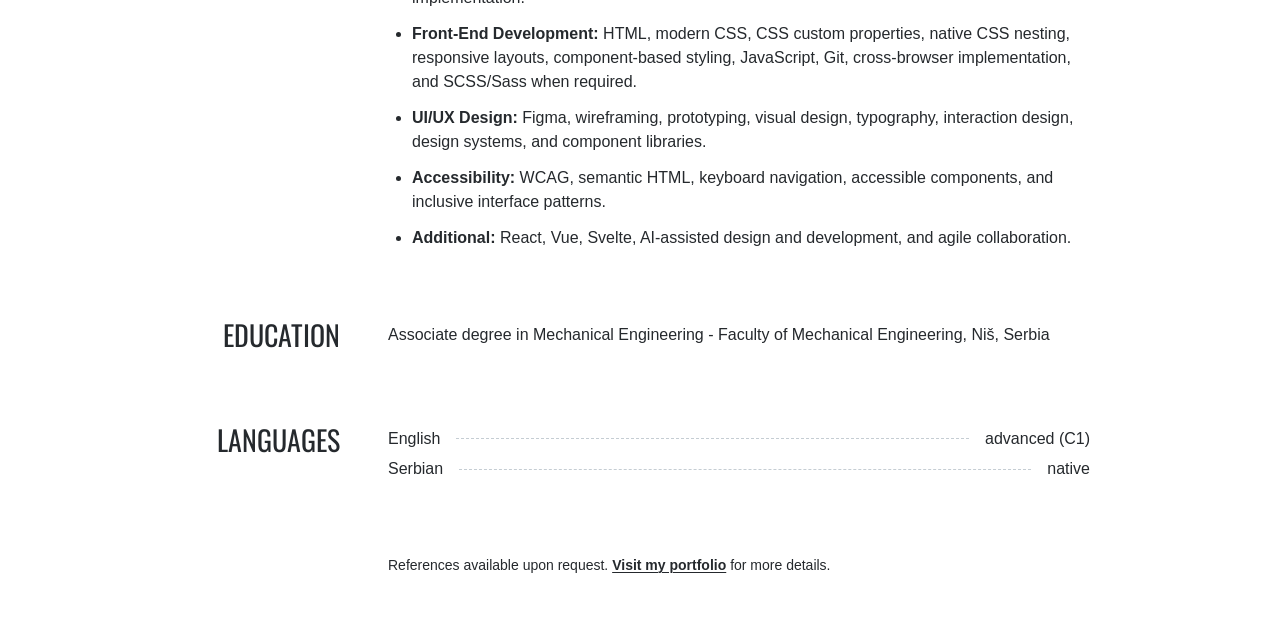
==== commit 6a5c36bf: "chore: clarify role in web projects for improved accuracy" ====
--- a/index.html
+++ b/index.html
@@ -48,7 +48,7 @@
 						<p>Eton Digital (acquired by <a href="https://www.holycode.com/">Holycode</a>)</p>
 						<ul>
 							<li>Launched agency as web accessibility specialists in 2005 and scaled it from 3 to 70 employees across 3 offices (London, Niš, Novi Sad) - design quality directly generated enterprise-level contracts and drove 18 years of uninterrupted revenue growth.</li>
-							<li>Designed and shipped 100+ responsive websites for Virgin Media, Land Rover, Bosch, Martini, Kate Bush, and Ana Ivanovic - earned repeated features in leading CSS galleries, strengthening brand positioning and inbound client pipeline.</li>
+							<li>Worked as a part of a development/design team on 100+ responsive websites for clients such as Virgin Media, Land Rover, Bosch, Martini, Kate Bush, and Ana Ivanovic - earned repeated features in leading CSS galleries, strengthening brand positioning and inbound client pipeline.</li>
 							<li>Executed the full UX/UI lifecycle - user research, user flows, wireframing, interaction design, visual design, prototyping, and mobile-first, accessible HTML/CSS/JavaScript - reducing revision cycles by handling design and development as a single workflow.</li>
 							<li>Standardized component-based design systems and reusable pattern libraries across 50+ projects - accelerated project kickoffs, enforced brand consistency, and reduced front-end development time on recurring deliverables.</li>
 							<li>Partnered cross-functionally with developers, project managers, and clients in agile environments - chose to remain the senior hands-on designer for the full 18-year run, prioritizing craft and output quality over management.</li>
